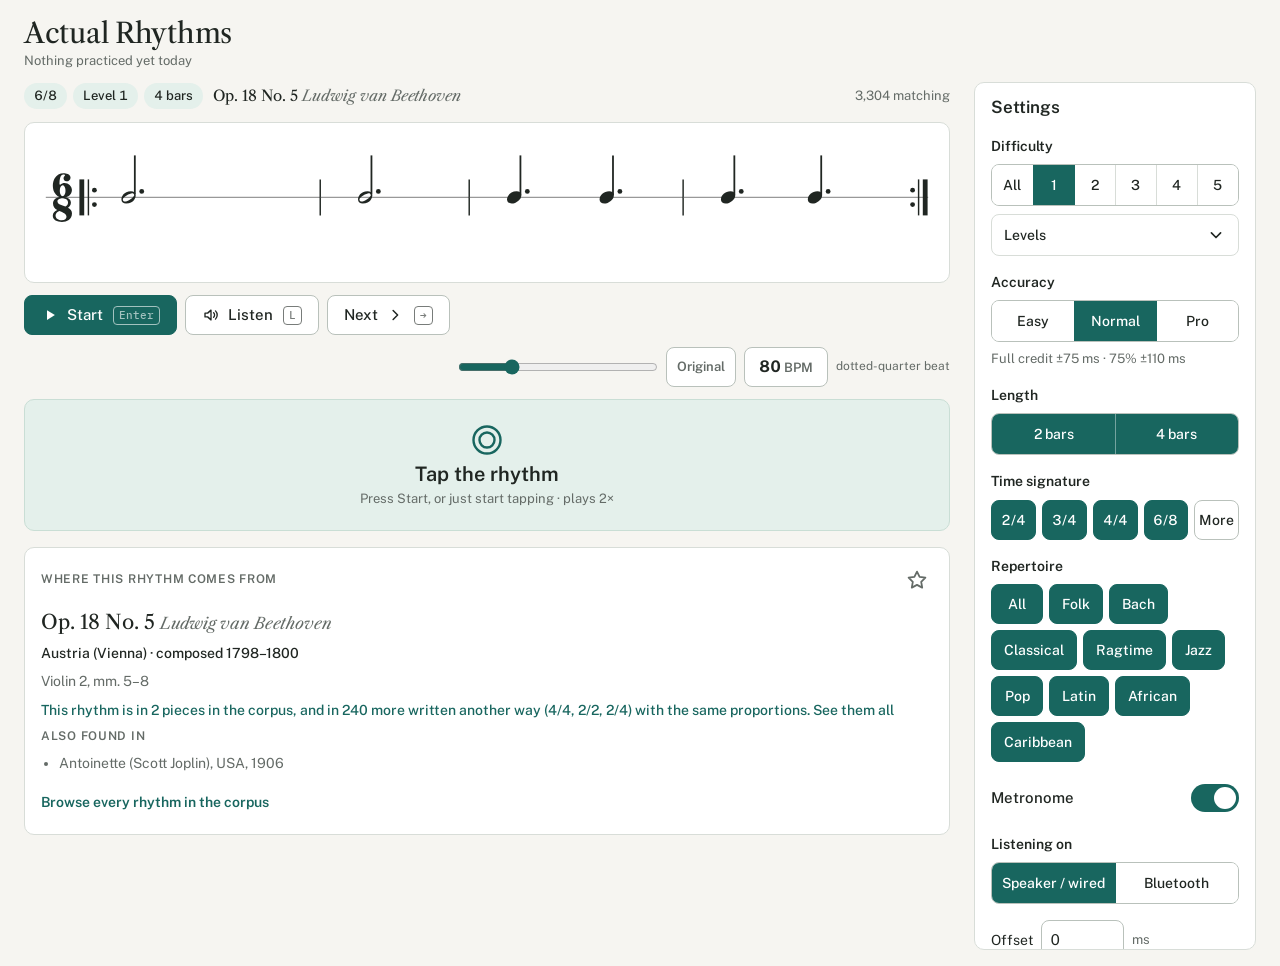
==== index.html @ 5d2f6a6f "WIP: Caribbean rhythms genre (PDMX songs pending, data not rebuilt yet) Co-Authored-By: Claude Opus " ====
<!doctype html>
<html lang="en">
<head>
<meta charset="utf-8">
<meta name="viewport" content="width=device-width, initial-scale=1, viewport-fit=cover">
<title>Free rhythm sight-reading from real music | Actual Rhythms</title>
<meta name="description" content="Free rhythm sight-reading practice built from real music: 100,710 rhythms from 12,409 pieces, Bach to Coltrane. Tap along and see every tap.">
<meta property="og:title" content="Actual Rhythms: rhythm sight-reading from real music">
<meta property="og:description" content="Read and tap rhythms from 12,409 real pieces, Bach to Coltrane. Free, in your browser, no account.">
<link rel="canonical" href="https://actualrhythms.com/">
<meta property="og:type" content="website">
<meta property="og:site_name" content="Actual Rhythms">
<meta property="og:url" content="https://actualrhythms.com/">
<meta property="og:image" content="https://actualrhythms.com/landing/social/home.png">
<meta property="og:image:width" content="1200">
<meta property="og:image:height" content="630">
<meta property="og:image:alt" content="Actual Rhythms: read and tap rhythms from real music. A Scott Joplin excerpt on a one-line staff.">
<meta name="twitter:card" content="summary_large_image">
<meta name="theme-color" content="#F6F5F1">
<link rel="icon" href="/favicon.svg" type="image/svg+xml">
<link rel="icon" href="/icons/favicon-32.png" sizes="32x32" type="image/png">
<link rel="apple-touch-icon" href="/icons/apple-touch-icon.png">
<link rel="manifest" href="/site.webmanifest">
<meta name="apple-mobile-web-app-title" content="Actual Rhythms">
<link rel="preconnect" href="https://fonts.googleapis.com">
<link rel="preconnect" href="https://fonts.gstatic.com" crossorigin>
<link rel="stylesheet" href="https://fonts.googleapis.com/css2?family=Libre+Caslon+Text:ital@0;1&family=Public+Sans:wght@400;500;600;700&family=IBM+Plex+Mono:wght@500&display=swap">
<script>
  // Pick the layout from the viewport's size (never from the device name), before first paint.
  window.computeLayout = function () {
    var w = document.documentElement.clientWidth || window.innerWidth;
    var h = window.innerHeight;
    if (h <= 500 && w > h) return 'phone-landscape';
    if (w < 600) return 'phone';
    if (w >= 1000 && h > 500) return 'wide';
    return 'medium';
  };
  document.documentElement.dataset.layout = window.computeLayout();
  // touch devices (phones, iPads, including iPads with a keyboard or trackpad) get the locked, no-scroll page
  if (navigator.maxTouchPoints > 0 || 'ontouchstart' in window) document.documentElement.dataset.touch = '';
</script>
<link rel="stylesheet" href="styles.css?v=39">
<script type="application/ld+json">
{
 "@context": "https://schema.org",
 "@graph": [
  {
   "@type": "WebSite",
   "@id": "https://actualrhythms.com/#website",
   "name": "Actual Rhythms",
   "url": "https://actualrhythms.com/",
   "inLanguage": "en"
  },
  {
   "@type": "WebApplication",
   "name": "Actual Rhythms",
   "url": "https://actualrhythms.com/",
   "description": "Rhythm sight-reading practice built entirely from real music: read an excerpt, tap it, and see every tap's timing. Every rhythm is credited to its source.",
   "applicationCategory": "EducationalApplication",
   "operatingSystem": "Any (web browser)",
   "browserRequirements": "Requires JavaScript and Web Audio.",
   "isAccessibleForFree": true,
   "offers": {
    "@type": "Offer",
    "price": "0",
    "priceCurrency": "USD"
   },
   "educationalUse": "Rhythm reading and sight-reading practice",
   "audience": {
    "@type": "EducationalAudience",
    "educationalRole": "student"
   },
   "image": "https://actualrhythms.com/landing/social/home.png",
   "inLanguage": "en",
   "isPartOf": {
    "@id": "https://actualrhythms.com/#website"
   }
  }
 ]
}
</script>
</head>
<body>
<svg width="0" height="0" style="position:absolute" aria-hidden="true" focusable="false">
  <defs>
    <symbol id="i-play" viewBox="0 0 24 24"><path d="M8 5.5v13l10.5-6.5z" fill="currentColor"/></symbol>
    <symbol id="i-stop" viewBox="0 0 24 24"><rect x="6.5" y="6.5" width="11" height="11" rx="1.5" fill="currentColor"/></symbol>
    <symbol id="i-speaker" viewBox="0 0 24 24"><path d="M4 9.5h3.5L12 5.5v13l-4.5-4H4z" fill="none" stroke="currentColor" stroke-width="1.8" stroke-linejoin="round"/><path d="M15.5 9a4.2 4.2 0 0 1 0 6M18 6.5a7.8 7.8 0 0 1 0 11" fill="none" stroke="currentColor" stroke-width="1.8" stroke-linecap="round"/></symbol>
    <symbol id="i-next" viewBox="0 0 24 24"><path d="M9.5 6l6 6-6 6" fill="none" stroke="currentColor" stroke-width="2" stroke-linecap="round" stroke-linejoin="round"/></symbol>
    <symbol id="i-minus" viewBox="0 0 24 24"><path d="M6 12h12" stroke="currentColor" stroke-width="2" stroke-linecap="round"/></symbol>
    <symbol id="i-plus" viewBox="0 0 24 24"><path d="M6 12h12M12 6v12" stroke="currentColor" stroke-width="2" stroke-linecap="round"/></symbol>
    <symbol id="i-sliders" viewBox="0 0 24 24"><path d="M4 7h9M17 7h3M4 12h3M11 12h9M4 17h11M19 17h1" stroke="currentColor" stroke-width="1.8" stroke-linecap="round"/><circle cx="15" cy="7" r="2" fill="none" stroke="currentColor" stroke-width="1.8"/><circle cx="9" cy="12" r="2" fill="none" stroke="currentColor" stroke-width="1.8"/><circle cx="17" cy="17" r="2" fill="none" stroke="currentColor" stroke-width="1.8"/></symbol>
    <symbol id="i-star" viewBox="0 0 24 24"><path d="M12 3.6l2.6 5.3 5.8.8-4.2 4.1 1 5.8L12 16.9l-5.2 2.7 1-5.8-4.2-4.1 5.8-.8z" fill="none" stroke="currentColor" stroke-width="1.8" stroke-linejoin="round"/></symbol>
    <symbol id="i-star-fill" viewBox="0 0 24 24"><path d="M12 3.6l2.6 5.3 5.8.8-4.2 4.1 1 5.8L12 16.9l-5.2 2.7 1-5.8-4.2-4.1 5.8-.8z" fill="currentColor" stroke="currentColor" stroke-width="1.8" stroke-linejoin="round"/></symbol>
    <symbol id="i-close" viewBox="0 0 24 24"><path d="M6.5 6.5l11 11M17.5 6.5l-11 11" stroke="currentColor" stroke-width="2" stroke-linecap="round"/></symbol>
    <symbol id="i-tap" viewBox="0 0 24 24"><circle cx="12" cy="12" r="9" fill="none" stroke="currentColor" stroke-width="1.6"/><circle cx="12" cy="12" r="5" fill="none" stroke="currentColor" stroke-width="1.6"/></symbol>
    <symbol id="i-lock" viewBox="0 0 24 24"><rect x="5.5" y="10.5" width="13" height="9.5" rx="2" fill="none" stroke="currentColor" stroke-width="1.8"/><path d="M8.5 10.5V8a3.5 3.5 0 0 1 7 0v2.5" fill="none" stroke="currentColor" stroke-width="1.8"/></symbol>
    <symbol id="i-chevron" viewBox="0 0 24 24"><path d="M6.5 9.5l5.5 5.5 5.5-5.5" fill="none" stroke="currentColor" stroke-width="2" stroke-linecap="round" stroke-linejoin="round"/></symbol>
    <symbol id="i-note" viewBox="0 0 24 24"><path d="M10 17.5V5.5l9-2v12" fill="none" stroke="currentColor" stroke-width="1.8" stroke-linejoin="round"/><ellipse cx="7.5" cy="17.5" rx="2.6" ry="2.1" fill="currentColor"/><ellipse cx="16.5" cy="15.5" rx="2.6" ry="2.1" fill="currentColor"/></symbol>
  </defs>
</svg>

<div class="app">
  <header class="topbar">
    <div class="brand">
      <h1 class="wordmark">Actual Rhythms</h1>
      <p class="today" id="session"></p>
    </div>
    <button class="btn btn-quiet settings-btn" id="btnSettings" type="button" aria-controls="settings" aria-expanded="false" aria-label="Settings">
      <svg class="icon" aria-hidden="true"><use href="#i-sliders"/></svg><span class="settings-label">Settings</span>
    </button>
  </header>

  <div class="workspace">
    <main class="practice" id="practice">
      <section class="stage" aria-label="Practice">
        <div class="score-col">
          <div class="meta">
            <div class="meta-chips" id="metaChips"></div>
            <button class="pool-note" id="poolNote" type="button"></button>
          </div>
          <div class="sheet">
            <div class="score-wrap">
              <div id="score" role="img" aria-label="Rhythm notation"></div>
              <div id="playhead" hidden></div>
              <div id="countin" hidden aria-hidden="true"></div>
            </div>
          </div>
          <div class="controls">
            <div class="transport">
              <button class="btn btn-primary" id="btnPlay" type="button"></button>
              <button class="btn" id="btnListen" type="button"></button>
              <button class="btn" id="btnNext" type="button" title="Left arrow goes back to earlier rhythms"></button>
            </div>
            <div class="tempo" id="tempoGroup" role="group" aria-label="Tempo">
              <input type="range" id="tempoSlider" class="tempo-slider" min="40" max="200" step="2" aria-label="Tempo, beats per minute" aria-describedby="tempoBeat">
              <button type="button" class="tempo-orig" id="btnOrig" aria-pressed="false">Original</button>
              <button type="button" class="tempo-value" id="tempoValue" aria-label="Type an exact tempo"><span id="tempoNum">80</span><span class="tempo-unit"> BPM</span></button>
              <input id="tempo" class="tempo-input" type="number" inputmode="numeric" min="40" max="200" step="2" aria-label="Type a tempo in beats per minute" hidden>
              <span class="tempo-beat" id="tempoBeat"></span>
            </div>
          </div>
        </div>
        <div class="pad" id="pad" role="button" tabindex="0" aria-describedby="padStatus">
          <svg class="pad-icon" aria-hidden="true"><use href="#i-tap"/></svg>
          <span class="pad-label"><span class="long">Tap the rhythm</span><span class="short">Tap</span></span>
          <span class="pad-status" id="padStatus"></span>
        </div>
      </section>

      <section class="outcome" id="outcome" aria-live="polite"></section>
    </main>

    <div class="scrim" id="scrim" hidden></div>

    <aside class="settings" id="settings" aria-labelledby="settingsTitle">
      <div class="sheet-handle" aria-hidden="true"></div>
      <div class="settings-head">
        <h2 id="settingsTitle">Settings</h2>
        <button class="btn btn-icon btn-quiet" id="btnCloseSettings" type="button" aria-label="Close settings"><svg class="icon" aria-hidden="true"><use href="#i-close"/></svg></button>
      </div>
      <div class="settings-body">
        <fieldset>
          <legend>Difficulty</legend>
          <div class="seg" id="levels"></div>
          <details class="disclosure">
            <summary>Levels<svg class="icon chev" aria-hidden="true"><use href="#i-chevron"/></svg></summary>
            <dl class="level-help" id="levelHelp"></dl>
          </details>
        </fieldset>
        <fieldset>
          <legend>Accuracy</legend>
          <div class="seg" id="accuracy"></div>
          <p class="help" id="accuracyHelp"></p>
        </fieldset>
        <fieldset>
          <legend>Length</legend>
          <div class="seg" id="lengths"></div>
        </fieldset>
        <fieldset>
          <legend>Time signature</legend>
          <div class="pills" id="meters"></div>
          <div class="pills" id="metersMore" hidden></div>
        </fieldset>
        <fieldset>
          <legend>Repertoire</legend>
          <div class="pills" id="genres"></div>
        </fieldset>
        <div class="switch-row">
          <span id="metroLabel">Metronome</span>
          <button class="switch" id="metro" type="button" role="switch" aria-labelledby="metroLabel"></button>
        </div>
        <fieldset>
          <legend>Listening on</legend>
          <div class="seg" id="outputs"></div>
          <p class="help" id="outputAuto" aria-live="polite"></p>
          <div class="calib">
            <div class="calib-row">
              <label for="latency">Offset</label>
              <input id="latency" type="number" step="5" min="-300" max="500" inputmode="numeric"> <span class="help">ms</span>
              <button class="btn" id="btnCalib" type="button">Calibrate</button>
            </div>
            <span id="latencyFor" hidden></span>
            <button class="calib-pad" id="calibPad" type="button" hidden>Tap with the clicks</button>
            <p class="calib-msg" id="calibMsg" aria-live="polite"></p>
            <p class="calib-warn" id="calibWarn"></p>
          </div>
        </fieldset>
        <details class="disclosure" id="advanced">
          <summary>More<svg class="icon chev" aria-hidden="true"><use href="#i-chevron"/></svg></summary>
          <div class="advanced-body">
            <div class="switch-row">
              <span id="hideLabel">Hide source until played</span>
              <button class="switch" id="hideSource" type="button" role="switch" aria-labelledby="hideLabel"></button>
            </div>
            <div class="switch-row">
              <span id="tapSoundLabel">Tap click</span>
              <button class="switch" id="tapSoundSw" type="button" role="switch" aria-labelledby="tapSoundLabel"></button>
            </div>
            <div class="switch-row">
              <span id="lowLatencyLabel">Low-latency audio</span>
              <button class="switch" id="lowLatencySw" type="button" role="switch" aria-labelledby="lowLatencyLabel" aria-describedby="lowLatencyHelp"></button>
            </div>
            <p class="help" id="lowLatencyHelp">Faster clicks; uses a little battery.</p>
            <div class="switch-row" id="silentRow">
              <span id="silentLabel">Play in Silent mode</span>
              <button class="switch" id="silentSw" type="button" role="switch" aria-labelledby="silentLabel" aria-describedby="silentHelp"></button>
            </div>
            <p class="help" id="silentHelp">If taps sound late, try it off.</p>
            <div class="help-block">
              <h3>Sound check</h3>
              <p class="help" id="soundStatus"></p>
              <button class="btn" id="btnTestSound" type="button">Play test sound</button>
            </div>
            <div class="help-block keys-help">
              <h3>Keys</h3>
              <p class="help"><kbd>Space</kbd> <kbd>F</kbd> <kbd>J</kbd> tap · <kbd>Enter</kbd> start/stop · <kbd>L</kbd> listen · <kbd>←</kbd> <kbd>→</kbd> previous/next · <kbd>Esc</kbd> stop</p>
            </div>
            <div class="help-block">
              <h3>About</h3>
              <p class="help"><a href="/why/">Why real music</a> · <a href="/compare/">How it compares</a> · <a href="/teachers/">For teachers</a> · <a href="/jazz/">Jazz</a> · <a href="/same-rhythm/">Same rhythm</a> · <a href="/numbers/">In numbers</a></p>
            </div>
            <div class="help-block credits-help">
              <h3>Credits</h3>
              <p class="help">Rhythms: music21 corpus; Joplin rags ed. Craig Stuart Sapp (<a href="https://github.com/craigsapp/joplin" target="_blank" rel="noopener">CC BY-NC-SA 4.0</a>); OpenEWLD; Weimar Jazz Database (MIT); Michael Van Bebber's jazz and song transcriptions and Charlie Parker from <a href="https://qpress.ca/product/60-melodies-solos-charlie-parker-omnibook" target="_blank" rel="noopener"><em>Charlie Parker 60 Melodies and Solos</em></a> (used with permission, all rights reserved). African rhythms: <a href="https://doi.org/10.17605/OSF.IO/M652X" target="_blank" rel="noopener">IEMP Malian Jembe</a> (Polak, Tarsitani &amp; Clayton), Djembe Gorilla, Raymond's Transcriptions (Djembe-L, compiled by Bob Miller), Djembe N E T and PDMX (all used with permission); timelines after Godfried Toussaint. Latin rhythms: <a href="https://doi.org/10.17605/OSF.IO/WFX7K" target="_blank" rel="noopener">IEMP Uruguayan Candombe</a> (Jure, Rocamora, Tarsitani &amp; Clayton), <a href="https://doi.org/10.17605/OSF.IO/SFXA2" target="_blank" rel="noopener">IEMP Cuban Son &amp; Salsa</a> (Poole, Tarsitani &amp; Clayton) and PDMX (used with permission). Drum grooves: <a href="https://magenta.tensorflow.org/datasets/groove" target="_blank" rel="noopener">Groove MIDI Dataset</a> (Gillick, Roberts, Engel, Eck &amp; Bamman; CC BY 4.0). Other data: CC BY-NC-SA 4.0. Piano: Salamander Grand V3 (CC BY 3.0). Bass and guitar: FluidR3 GM by Frank Wen (CC BY 3.0). Drums: Salamander Drumkit (CC BY-SA 3.0). Notation: VexFlow.</p>
            </div>
          </div>
        </details>
        <button class="pool" id="pool" type="button"></button>
      </div>
    </aside>
  </div>

</div>

<div class="corpus" id="corpus" role="dialog" aria-modal="true" aria-labelledby="corpusTitle" hidden>
  <div class="corpus-panel">
    <div class="corpus-head">
      <h2 id="corpusTitle">The corpus</h2>
      <button class="btn btn-icon btn-quiet" id="corpusClose" type="button" aria-label="Close the corpus"><svg class="icon" aria-hidden="true"><use href="#i-close"/></svg></button>
    </div>
    <div class="corpus-tools">
      <input type="search" id="corpusSearch" placeholder="Search title, composer, country, year" aria-label="Search the corpus" autocomplete="off">
      <select id="corpusSort" aria-label="Sort">
        <option value="common">Most common first</option>
        <option value="easy">Easiest first</option>
        <option value="hard">Hardest first</option>
        <option value="title">Title A–Z</option>
      </select>
      <button class="fav-toggle" id="corpusFav" type="button" aria-pressed="false"><svg class="icon" aria-hidden="true"><use href="#i-star"/></svg>Favorites</button>
      <div class="switch-row corpus-only">
        <span id="corpusOnlyLabel">Only rhythms matching my settings</span>
        <button class="switch" id="corpusOnly" type="button" role="switch" aria-checked="false" aria-labelledby="corpusOnlyLabel"></button>
      </div>
    </div>
    <div class="corpus-family" id="corpusFamilyBar" hidden>
      <p id="corpusFamilyText"></p>
      <button type="button" class="link-btn" id="corpusWhole">Show the whole corpus</button>
    </div>
    <p class="corpus-count" id="corpusCount" aria-live="polite"></p>
    <div class="corpus-scroll" id="corpusScroll"><div class="corpus-spacer" id="corpusSpacer"></div></div>
  </div>
</div>

<script src="vendor/vexflow.js"></script>
<script src="data/rhythms.js?v=3d92e29f4b"></script>
<script src="app.js?v=56"></script>
</body>
</html>
---- styles.css ----
/* Actual Rhythms — practice tool UI.
   Layouts are chosen from viewport size (see computeLayout in index.html) and set as
   <html data-layout="phone | phone-landscape | medium | wide">. */

:root {
  --page: #F6F5F1;
  --surface: #FFFFFF;
  --ink: #202622;
  --muted: #646B67;
  --teal: #18665F;
  --teal-hover: #145750;
  --teal-press: #11483F;
  --teal-pale: #E4F0EB;
  --teal-pale-press: #CFE4DB;
  --border: #D8DDD8;
  --border-strong: #B9C1BB;
  --focus: #18665F;
  /* timing grades (on white) */
  --perfect: #1E7A4C;
  --good: #2563A8;
  --off: #B5600B;
  --miss: #B42318;
  --star: #B7791F;
  --star-pale: #FBF1DE;

  --s1: 4px; --s2: 8px; --s3: 12px; --s4: 16px; --s5: 24px;
  --radius: 10px;
  --radius-sm: 8px;
  --control-h: 40px;
  --font-serif: "Libre Caslon Text", "Iowan Old Style", Georgia, "Times New Roman", serif;
  --font-sans: "Public Sans", system-ui, -apple-system, "Segoe UI", Roboto, sans-serif;
  --font-mono: "IBM Plex Mono", ui-monospace, Menlo, Consolas, monospace;
  --gutter: 16px;
  color-scheme: light;
}
@media (pointer: coarse) { :root { --control-h: 44px; } }

* { box-sizing: border-box; }
[hidden] { display: none !important; }
html { -webkit-text-size-adjust: 100%; text-size-adjust: 100%; }
body {
  margin: 0;
  background: var(--page);
  color: var(--ink);
  font: 400 15px/1.45 var(--font-sans);
}
button, input { font: inherit; color: inherit; }
button { cursor: pointer; }
:focus-visible { outline: 2px solid var(--focus); outline-offset: 2px; }
.icon { width: 20px; height: 20px; flex: none; }
h1, h2, h3 { margin: 0; font-weight: 600; }

/* kbd hints only where there is a keyboard-and-mouse style pointer */
kbd {
  font: 500 11px/1 var(--font-mono);
  padding: 3px 5px;
  border: 1px solid currentColor;
  border-radius: 4px;
  opacity: 0.6;
}
.btn kbd { margin-left: 2px; }
@media (hover: none), (pointer: coarse) { .btn kbd { display: none; } }

/* ---------- shell ---------- */
.app {
  max-width: 1360px;
  margin: 0 auto;
  padding-top: max(var(--s3), env(safe-area-inset-top, 0px));
  padding-bottom: max(var(--s4), env(safe-area-inset-bottom, 0px));
  padding-left: max(var(--gutter), env(safe-area-inset-left, 0px));
  padding-right: max(var(--gutter), env(safe-area-inset-right, 0px));
  display: flex;
  flex-direction: column;
  gap: var(--s3);
}
.topbar { display: flex; align-items: center; justify-content: space-between; gap: var(--s3); min-height: 44px; }
.brand { min-width: 0; display: flex; flex-direction: column; }
.wordmark { font: 400 22px/1.15 var(--font-serif); letter-spacing: -0.01em; }
.today { margin: 2px 0 0; color: var(--muted); font-size: 13px; }

.workspace { display: grid; grid-template-columns: minmax(0, 1fr); gap: var(--s5); align-items: start; }
.practice { display: flex; flex-direction: column; gap: var(--s4); min-width: 0; }
.stage { display: flex; flex-direction: column; gap: var(--s3); min-width: 0; }
.score-col { display: flex; flex-direction: column; gap: var(--s3); min-width: 0; }

/* ---------- buttons ---------- */
.btn {
  display: inline-flex; align-items: center; justify-content: center; gap: var(--s2);
  min-height: var(--control-h); min-width: var(--control-h);
  padding: 0 var(--s4);
  border: 1px solid var(--border-strong);
  border-radius: var(--radius-sm);
  background: var(--surface);
  font-weight: 500; font-size: 15px;
  white-space: nowrap;
  -webkit-tap-highlight-color: transparent;
}
.btn:hover { border-color: var(--muted); }
.btn:active { background: var(--page); }
.btn:disabled { opacity: 0.45; cursor: default; }
.btn-primary { background: var(--teal); border-color: var(--teal); color: #fff; }
.btn-primary:hover { background: var(--teal-hover); border-color: var(--teal-hover); }
.btn-primary:active { background: var(--teal-press); }
.btn-quiet { border-color: transparent; background: transparent; }
.btn-quiet:hover { background: var(--teal-pale); border-color: transparent; }
.btn-icon { padding: 0; width: var(--control-h); }
.btn .icon { width: 18px; height: 18px; }
.settings-btn { padding: 0 var(--s3); }

/* ---------- metadata ---------- */
.meta { display: flex; align-items: center; justify-content: space-between; gap: var(--s2); min-height: 28px; }
.meta-chips { display: flex; flex-wrap: wrap; gap: 6px; min-width: 0; }
.chip {
  display: inline-flex; align-items: center; height: 26px; padding: 0 10px;
  border-radius: 99px; background: var(--teal-pale); color: var(--ink);
  font-size: 13px; font-weight: 500; white-space: nowrap; font-variant-numeric: tabular-nums;
}
.pool-note {
  border: 0; background: none; padding: 4px 0; color: var(--muted); font-size: 13px;
  white-space: nowrap; overflow: hidden; text-overflow: ellipsis; min-width: 0; text-align: right;
}
.pool-note:hover { color: var(--ink); text-decoration: underline; }

/* ---------- notation ---------- */
.sheet {
  background: var(--surface);
  border: 1px solid var(--border);
  border-radius: var(--radius);
  padding: var(--s2) var(--s3);
  min-width: 0;
}
.score-wrap { position: relative; min-height: 112px; overflow-x: auto; overscroll-behavior-x: contain; }
#score svg { display: block; }
#playhead { position: absolute; width: 2px; background: var(--teal); border-radius: 2px; pointer-events: none; }
#countin {
  position: absolute; inset: 0; display: grid; place-items: center; pointer-events: none;
  font: 700 clamp(72px, 15vh, 128px)/1 var(--font-sans); color: var(--teal); font-variant-numeric: tabular-nums;
  text-shadow: 0 0 12px var(--surface), 0 0 4px var(--surface);
}
.empty { padding: var(--s5) var(--s3); text-align: center; color: var(--muted); display: grid; gap: var(--s3); justify-items: center; }

/* ---------- transport + tempo ---------- */
.controls { display: flex; align-items: center; gap: var(--s3); flex-wrap: wrap; }
.transport { display: flex; gap: var(--s2); flex-wrap: wrap; }
.tempo { display: flex; align-items: center; gap: var(--s2); }
.tempo-slider { width: 200px; height: var(--control-h); margin: 0; accent-color: var(--teal); cursor: pointer; touch-action: pan-x; }
.tempo-value {
  min-height: var(--control-h); min-width: 84px; padding: 0 var(--s3);
  border: 1px solid var(--border-strong); border-radius: var(--radius-sm); background: var(--surface);
  font-weight: 700; font-size: 16px; font-variant-numeric: tabular-nums; white-space: nowrap;
}
.tempo-value:hover { border-color: var(--teal); }
.tempo-unit { font-weight: 600; font-size: 13px; color: var(--muted); }
.tempo-input {
  width: 84px; min-height: var(--control-h); padding: 0;
  border: 2px solid var(--teal); border-radius: var(--radius-sm); background: var(--surface);
  text-align: center; font-size: 17px; font-weight: 700; font-variant-numeric: tabular-nums; -moz-appearance: textfield; appearance: textfield;
}
.tempo-input::-webkit-outer-spin-button, .tempo-input::-webkit-inner-spin-button { -webkit-appearance: none; margin: 0; }
.tempo-beat { color: var(--muted); font-size: 12px; }
/* Original: play at the excerpt's own tempo when the source gives one */
.tempo-orig {
  height: var(--control-h); padding: 0 10px; border: 1px solid var(--border-strong); border-radius: var(--radius-sm);
  background: var(--surface); color: var(--ink); font: inherit; font-weight: 600; font-size: 13px; cursor: pointer; white-space: nowrap;
}
.tempo-orig:hover { border-color: var(--teal); }
.tempo-orig[aria-pressed="true"] { background: var(--teal); border-color: var(--teal); color: #fff; }
/* on, but this excerpt has no known tempo: the slider's tempo is used */
.tempo-orig[aria-pressed="true"].na { background: var(--teal-pale); border-color: var(--teal); border-style: dashed; color: var(--teal); }
.tempo-orig.na:not([aria-pressed="true"]) { color: var(--muted); }
.orig-on .tempo-value { border-color: var(--teal); color: var(--teal); }
.tempo-beat:empty { display: none; }

/* ---------- tap pad ---------- */
.pad {
  position: relative;
  display: flex; flex-direction: column; align-items: center; justify-content: center; gap: var(--s1);
  min-height: 112px; padding: var(--s3);
  border: 1px solid #C9DED5; border-radius: var(--radius);
  background: var(--teal-pale); color: var(--ink);
  text-align: center;
  cursor: pointer;
  touch-action: none;           /* no scrolling or zooming gestures start on the pad */
  user-select: none; -webkit-user-select: none; -webkit-touch-callout: none;
  -webkit-tap-highlight-color: transparent;
}
.pad.flash { background: var(--teal-pale-press); }
.pad-icon { width: 36px; height: 36px; color: var(--teal); }
.pad-label { font-size: 20px; font-weight: 600; line-height: 1.2; }
.pad-label .short { display: none; }
.pad-status { min-height: 1.4em; font-size: 13px; color: var(--muted); }
.pad[data-state="playing"] .pad-status, .pad[data-state="countin"] .pad-status { color: var(--teal); font-weight: 600; }

/* ---------- outcome: results + source ---------- */
.outcome { display: flex; flex-direction: column; gap: var(--s3); min-width: 0; }
.outcome:empty { display: none; }
.card { background: var(--surface); border: 1px solid var(--border); border-radius: var(--radius); padding: var(--s4); min-width: 0; }
.result { display: grid; gap: var(--s3); }
.result-top { display: flex; flex-wrap: wrap; align-items: center; gap: var(--s2) var(--s5); }
.bigscore { font: 400 40px/1 var(--font-serif); font-variant-numeric: tabular-nums; }
.bigscore small { font-size: 18px; color: var(--muted); margin-left: 2px; }
.verdict { margin: 0; color: var(--muted); max-width: 52ch; }
.counts { display: flex; flex-wrap: wrap; gap: 6px; }
.count {
  display: inline-flex; align-items: center; gap: 6px; height: 26px; padding: 0 10px;
  border: 1px solid var(--border); border-radius: 99px; font-size: 13px; font-variant-numeric: tabular-nums;
}
.count::before { content: ""; width: 8px; height: 8px; border-radius: 50%; background: var(--c); }
.legend { margin: 0; font-size: 12px; color: var(--muted); }
.source { display: grid; gap: var(--s2); }
.eyebrow { font-size: 12px; font-weight: 600; letter-spacing: 0.06em; text-transform: uppercase; color: var(--muted); }
.source h3 { font: 400 20px/1.25 var(--font-serif); text-wrap: balance; }
.source h3 em { color: var(--muted); font-size: 16px; }
.source p { margin: 0; color: var(--muted); font-size: 14px; }
.source ul { margin: 0; padding-left: 18px; color: var(--muted); font-size: 14px; }
.source .link-btn {
  justify-self: start; margin-top: var(--s1); padding: 6px 0; border: 0; background: none;
  color: var(--teal); font: inherit; font-size: 14px; font-weight: 600; cursor: pointer;
  text-decoration: underline; text-decoration-color: transparent; text-underline-offset: 3px;
}
.source .link-btn.inline { justify-self: stretch; margin: 0; padding: 0; text-align: left; font-weight: 500; }
.source .link-btn:hover { text-decoration-color: currentColor; }
.source .actions { display: flex; flex-wrap: wrap; gap: var(--s2); margin-top: var(--s1); }
.locked { background: var(--surface); border: 1px solid var(--border); border-radius: var(--radius); }
.locked > summary {
  list-style: none; display: flex; align-items: center; gap: var(--s3);
  min-height: 48px; padding: 0 var(--s4); cursor: pointer; color: var(--ink); font-weight: 500;
}
.locked > summary::-webkit-details-marker { display: none; }
.locked > summary .grow { flex: 1; }
.locked[open] > summary .chev { transform: rotate(180deg); }
.locked .source { padding: 0 var(--s4) var(--s4); }

/* ---------- settings (one component; sidebar, slide-over, sheet or dialog) ---------- */
.settings {
  background: var(--surface);
  border: 1px solid var(--border);
  border-radius: var(--radius);
  display: flex; flex-direction: column;
  min-width: 0;
}
.settings-head { display: flex; align-items: center; justify-content: space-between; gap: var(--s2); padding: var(--s3) var(--s3) var(--s2) var(--s4); }
.settings-head h2 { font-size: 17px; }
.settings-body {
  display: flex; flex-direction: column; gap: var(--s4);
  padding: var(--s2) var(--s4) var(--s4);
  overflow-y: auto; overscroll-behavior: contain;
}
.sheet-handle { display: none; }
fieldset { border: 0; margin: 0; padding: 0; min-width: 0; display: grid; gap: var(--s2); }
legend { padding: 0; margin-bottom: var(--s2); font-size: 14px; font-weight: 600; }
.seg { display: flex; border: 1px solid var(--border-strong); border-radius: var(--radius-sm); overflow: hidden; }
.seg button {
  flex: 1 1 0; min-width: 0; min-height: var(--control-h);
  border: 0; border-left: 1px solid var(--border); background: var(--surface);
  font-size: 14px; font-weight: 500;
}
.seg button:first-child { border-left: 0; }
.pills { display: flex; flex-wrap: wrap; gap: 6px; }
.pills button {
  min-height: var(--control-h); min-width: 52px; padding: 0 var(--s3);
  border: 1px solid var(--border-strong); border-radius: var(--radius-sm); background: var(--surface);
  font-size: 14px; font-weight: 500; font-variant-numeric: tabular-nums;
}
.seg button[aria-pressed="true"], .pills button[aria-pressed="true"] { background: var(--teal); color: #fff; border-color: var(--teal); }
.seg button[aria-pressed="true"] + button { border-left-color: var(--teal); }
.pills button.more { display: inline-flex; align-items: center; gap: 4px; }
.pills button.more .icon { width: 16px; height: 16px; }
.pills button.more[aria-expanded="true"] .icon { transform: rotate(180deg); }
.badge { font-size: 12px; font-weight: 600; color: var(--teal); }
.switch-row { display: flex; align-items: center; justify-content: space-between; gap: var(--s3); min-height: var(--control-h); font-weight: 500; }
.switch {
  position: relative; flex: none; width: 48px; height: 28px; padding: 0;
  border: 0; border-radius: 99px; background: var(--border-strong);
}
.switch::after {
  content: ""; position: absolute; top: 3px; left: 3px; width: 22px; height: 22px;
  border-radius: 50%; background: #fff; transition: transform 0.15s;
}
.switch[aria-checked="true"] { background: var(--teal); }
.switch[aria-checked="true"]::after { transform: translateX(20px); }
@media (pointer: coarse) { .switch { margin: 8px 0; } }
.disclosure { border: 1px solid var(--border); border-radius: var(--radius-sm); }
.disclosure > summary {
  list-style: none; display: flex; align-items: center; justify-content: space-between; gap: var(--s2);
  min-height: var(--control-h); padding: 0 var(--s3); cursor: pointer; font-weight: 500; font-size: 14px;
}
.disclosure > summary::-webkit-details-marker { display: none; }
.disclosure[open] > summary .chev { transform: rotate(180deg); }
.level-help { margin: 0; padding: 0 var(--s3) var(--s3); display: grid; grid-template-columns: auto 1fr; gap: 6px var(--s3); font-size: 13px; }
.level-help dt { font-weight: 600; }
.level-help dd { margin: 0; color: var(--muted); }
.advanced-body { display: grid; gap: var(--s4); padding: var(--s2) var(--s3) var(--s3); }
.advanced-body h3 { font-size: 14px; margin-bottom: var(--s1); }
.help { margin: 0; font-size: 13px; color: var(--muted); }
.calib { display: grid; gap: var(--s2); }
.calib-row { display: flex; align-items: center; gap: var(--s2); flex-wrap: wrap; }
.calib-row label { font-size: 14px; }
.calib-row input {
  width: 5.5em; min-height: var(--control-h); padding: 0 var(--s2);
  border: 1px solid var(--border-strong); border-radius: var(--radius-sm); background: var(--surface); font-variant-numeric: tabular-nums;
}
.calib-pad {
  min-height: 88px; border: 1px solid #C9DED5; border-radius: var(--radius); background: var(--teal-pale);
  font-weight: 600; font-size: 16px; touch-action: none; user-select: none; -webkit-user-select: none;
}
.calib-pad.flash { background: var(--teal-pale-press); }
.calib-msg { margin: 0; font-size: 13px; color: var(--teal); min-height: 1em; }
.calib-msg:empty { display: none; }
.keys-help kbd { opacity: 0.8; }
@media (hover: none), (pointer: coarse) { .keys-help { display: none; } }
.pool {
  margin: 0; padding: var(--s3) 0 0; border: 0; border-top: 1px solid var(--border); background: none;
  font-size: 13px; color: var(--muted); text-align: left; cursor: pointer; line-height: 1.45;
}
.pool:hover { color: var(--ink); }
.pool .browse { display: block; margin-top: 4px; color: var(--teal); font-weight: 600; }
.scrim { position: fixed; inset: 0; background: rgba(32, 38, 34, 0.32); z-index: 40; }


/* overlay presentations (everything except the wide layout) */
html:not([data-layout="wide"]) .settings {
  position: fixed; z-index: 50;
  visibility: hidden;
  transition: transform 0.22s ease, visibility 0s linear 0.22s;
}
html:not([data-layout="wide"]) .settings.open { visibility: visible; transform: none; transition: transform 0.22s ease; }

/* ---------- PHONE PORTRAIT ---------- */
html[data-layout="phone"] { --gutter: 12px; }
html[data-layout="phone"] .wordmark { font-size: 20px; }
html[data-layout="phone"] .settings-label { display: none; }
html[data-layout="phone"] .settings-btn { width: 44px; padding: 0; }
html[data-layout="phone"] .sheet { padding: var(--s2); }
html[data-layout="phone"] .controls { flex-direction: column; align-items: stretch; gap: var(--s2); }
html[data-layout="phone"] .tempo { order: -1; justify-content: center; }
html[data-layout="phone"] .transport { flex-wrap: nowrap; }
html[data-layout="phone"] .transport .btn { flex: 1 1 0; min-width: 0; padding: 0 var(--s2); }
html[data-layout="phone"] .transport .btn-primary { flex-grow: 1.3; }
html[data-layout="phone"] .pad { min-height: 120px; }
html[data-layout="phone"] .settings {
  left: 0; right: 0; bottom: 0; top: auto;
  max-height: 88vh; max-height: 88dvh;
  border-radius: 16px 16px 0 0; border-bottom: 0;
  padding-bottom: env(safe-area-inset-bottom, 0px);
  padding-left: env(safe-area-inset-left, 0px); padding-right: env(safe-area-inset-right, 0px);
  transform: translateY(100%);
}
html[data-layout="phone"] .sheet-handle { display: block; width: 36px; height: 4px; border-radius: 2px; background: var(--border-strong); margin: 8px auto 0; }

/* ---------- PHONE LANDSCAPE (short viewport; wins over width) ---------- */
html[data-layout="phone-landscape"] .app { padding-top: max(var(--s2), env(safe-area-inset-top, 0px)); gap: var(--s2); }
html[data-layout="phone-landscape"] .topbar { min-height: 40px; }
html[data-layout="phone-landscape"] .wordmark { font-size: 19px; }
html[data-layout="phone-landscape"] .today { display: none; }
html[data-layout="phone-landscape"] .settings-label { display: none; }
html[data-layout="phone-landscape"] .settings-btn { width: 44px; padding: 0; }
html[data-layout="phone-landscape"] .stage {
  display: grid; grid-template-columns: minmax(0, 7fr) minmax(0, 3fr); gap: var(--s3); align-items: stretch;
  min-height: calc(100vh - 72px - env(safe-area-inset-top, 0px) - env(safe-area-inset-bottom, 0px));
}
@supports (height: 100dvh) {
  html[data-layout="phone-landscape"] .stage { min-height: calc(100dvh - 72px - env(safe-area-inset-top, 0px) - env(safe-area-inset-bottom, 0px)); }
}
html[data-layout="phone-landscape"] .score-col { gap: var(--s2); }
html[data-layout="phone-landscape"] .sheet { padding: 4px var(--s2); }
html[data-layout="phone-landscape"] .controls { gap: var(--s2); flex-wrap: nowrap; }
html[data-layout="phone-landscape"] .transport { flex-wrap: nowrap; }
html[data-layout="phone-landscape"] .transport .btn { padding: 0 var(--s3); }
html[data-layout="phone-landscape"] .tempo { margin-left: auto; padding-left: var(--s3); border-left: 1px solid var(--border); }
html[data-layout="phone-landscape"] .tempo-beat { display: none; }
html[data-layout="phone-landscape"] .pad {
  background: var(--teal); border-color: var(--teal); color: #fff; min-height: 160px;
}
html[data-layout="phone-landscape"] .pad.flash { background: var(--teal-press); }
html[data-layout="phone-landscape"] .pad-icon { color: #fff; width: 48px; height: 48px; }
html[data-layout="phone-landscape"] .pad-label { font-size: 26px; }
html[data-layout="phone-landscape"] .pad-label .long { display: none; }
html[data-layout="phone-landscape"] .pad-label .short { display: inline; }
html[data-layout="phone-landscape"] .pad-status, html[data-layout="phone-landscape"] .pad[data-state] .pad-status { color: #E4F0EB; font-weight: 500; }
html[data-layout="phone-landscape"] .settings {
  inset: 0; border-radius: 0; border: 0;
  padding: env(safe-area-inset-top, 0px) env(safe-area-inset-right, 0px) env(safe-area-inset-bottom, 0px) env(safe-area-inset-left, 0px);
  transform: translateY(16px);
}
html[data-layout="phone-landscape"] .settings-body { max-width: 720px; width: 100%; margin: 0 auto; }
html[data-layout="phone-landscape"] .settings-head { max-width: 720px; width: 100%; margin: 0 auto; }

/* ---------- MEDIUM (iPad portrait, Split View, small laptops) ---------- */
html[data-layout="medium"] { --gutter: 24px; }
html[data-layout="medium"] .app { padding-top: max(var(--s4), env(safe-area-inset-top, 0px)); gap: var(--s4); }
html[data-layout="medium"] .wordmark { font-size: 28px; }
html[data-layout="medium"] .sheet { padding: var(--s3) var(--s4); }
html[data-layout="medium"] .pad { min-height: 132px; }
html[data-layout="medium"] .tempo { margin-left: auto; }
html[data-layout="medium"] .settings {
  top: 0; right: 0; bottom: 0; left: auto;
  width: min(380px, 92vw);
  border-radius: var(--radius) 0 0 var(--radius); border-right: 0;
  padding-top: env(safe-area-inset-top, 0px); padding-bottom: env(safe-area-inset-bottom, 0px); padding-right: env(safe-area-inset-right, 0px);
  transform: translateX(100%);
}
@media (max-width: 760px) {
  html[data-layout="medium"] .controls { flex-wrap: wrap; }
}

/* ---------- WIDE (iPad landscape, laptop, desktop) ---------- */
html[data-layout="wide"] { --gutter: 24px; }
html[data-layout="wide"] .app { padding-top: max(var(--s4), env(safe-area-inset-top, 0px)); }
html[data-layout="wide"] .wordmark { font-size: 28px; }
html[data-layout="wide"] .settings-btn { display: none; }
html[data-layout="wide"] .workspace { grid-template-columns: minmax(0, 1fr) clamp(260px, 22vw, 300px); }
html[data-layout="wide"] .settings {
  position: sticky; top: var(--s4);
  max-height: calc(100vh - 32px);
}
@supports (height: 100dvh) { html[data-layout="wide"] .settings { max-height: calc(100dvh - 32px); } }
html[data-layout="wide"] #btnCloseSettings { display: none; }
html[data-layout="wide"] .sheet { padding: var(--s3) var(--s4); }
html[data-layout="wide"] .pad { min-height: 132px; }
html[data-layout="wide"] .tempo { margin-left: auto; }

@media (prefers-reduced-motion: reduce) {
  html:not([data-layout="wide"]) .settings, html:not([data-layout="wide"]) .settings.open { transition: none; }
  .switch::after { transition: none; }
}

/* sidebar: the four common meters and "More" share one row */
html[data-layout="wide"] #meters, html[data-layout="wide"] #metersMore { display: grid; grid-template-columns: repeat(5, minmax(0, 1fr)); gap: 6px; }
html[data-layout="wide"] #meters button, html[data-layout="wide"] #metersMore button { min-width: 0; padding: 0 4px; }
html[data-layout="wide"] .pills button.more .icon { width: 14px; height: 14px; }
.seg button[aria-pressed="true"] + button[aria-pressed="true"] { border-left-color: rgba(255, 255, 255, 0.4); }
html[data-layout="wide"] .pills button.more .icon { display: none; }

/* touch devices (iPhone, iPad): bigger settings icon */
html[data-touch] .settings-btn { height: 52px; margin: -4px 0; font-size: 17px; gap: 8px; }
html[data-touch] .settings-btn .icon { width: 36px; height: 36px; }
html[data-touch][data-layout="phone"] .settings-btn { width: 56px; height: 56px; margin: -4px -8px -4px 0; }
html[data-touch][data-layout="phone"] .settings-btn .icon { width: 40px; height: 40px; }
html[data-touch][data-layout="phone-landscape"] .settings-btn { width: 48px; height: 44px; margin-right: -6px; }
html[data-touch][data-layout="phone-landscape"] .settings-btn .icon { width: 34px; height: 34px; }

/* ---------- touch devices: the page is pinned to the screen; only inner panels scroll ---------- */
html[data-touch], html[data-touch] body { height: 100%; overflow: hidden; overscroll-behavior: none; }
html[data-touch] body { position: fixed; inset: 0; width: 100%; } /* stops iOS rubber-band scrolling of the page */
html[data-touch] .app { height: 100%; overflow: hidden; padding-bottom: max(var(--s2), env(safe-area-inset-bottom, 0px)); }
html[data-touch] .workspace { flex: 1 1 auto; min-height: 0; grid-template-rows: minmax(0, 1fr); }
html[data-touch] .practice { height: 100%; min-height: 0; }
html[data-touch] .stage { flex: none; }
html[data-touch] .outcome { flex: 1 1 auto; min-height: 0; overflow-y: auto; overscroll-behavior: contain; -webkit-overflow-scrolling: touch; border-radius: var(--radius); }
html[data-touch] .sheet { max-height: 46vh; overflow-y: auto; overscroll-behavior: contain; }
@supports (height: 100dvh) { html[data-touch] .sheet { max-height: 46dvh; } }

/* phone portrait: tighter rhythm so the source/results panel keeps real room */
html[data-touch][data-layout="phone"] .app { gap: var(--s2); padding-top: max(var(--s2), env(safe-area-inset-top, 0px)); }
html[data-touch][data-layout="phone"] .practice, html[data-touch][data-layout="phone"] .stage, html[data-touch][data-layout="phone"] .score-col { gap: var(--s2); }
html[data-touch][data-layout="phone"] .sheet { max-height: 244px; } /* two staff rows; longer excerpts scroll inside */
html[data-touch][data-layout="phone"] .pad { min-height: 88px; padding: var(--s2); }
html[data-touch][data-layout="phone"] .pad-icon { width: 28px; height: 28px; }
html[data-touch][data-layout="phone"] .pad-label { font-size: 18px; }

/* sidebar fills the column and scrolls inside */
html[data-touch][data-layout="wide"] .workspace { align-items: stretch; height: 100%; }
html[data-touch][data-layout="wide"] .settings { position: static; max-height: none; height: 100%; min-height: 0; }

/* landscape phone: score and controls top-left, results below them, Tap pad down the right */
html[data-touch][data-layout="phone-landscape"] .practice {
  display: grid; grid-template-columns: minmax(0, 7fr) minmax(0, 3fr);
  grid-template-rows: auto minmax(0, 1fr); column-gap: var(--s3); row-gap: var(--s2);
}
html[data-touch][data-layout="phone-landscape"] .stage { display: contents; }
html[data-touch][data-layout="phone-landscape"] .score-col { grid-column: 1; grid-row: 1; }
html[data-touch][data-layout="phone-landscape"] .pad { grid-column: 2; grid-row: 1 / span 2; min-height: 0; }
html[data-touch][data-layout="phone-landscape"] .outcome { grid-column: 1; grid-row: 2; }
html[data-touch][data-layout="phone-landscape"] .sheet { max-height: 158px; } /* one staff row with up to four feedback lanes */
html[data-touch][data-layout="phone-landscape"] .topbar { min-height: 40px; } /* one staff row; longer excerpts scroll inside and follow the playhead */
html[data-touch][data-layout="phone-landscape"] .score-col { gap: 6px; }

/* fixed header metrics so updating the practice count never nudges the score or pad */
.wordmark { line-height: 26px; }
.today { line-height: 18px; white-space: nowrap; overflow: hidden; text-overflow: ellipsis; }
html[data-layout="medium"] .wordmark, html[data-layout="wide"] .wordmark { line-height: 34px; }
.topbar { min-height: 48px; }

/* landscape phones: the transport + tempo strip must fit the left column */
html[data-layout="phone-landscape"] .transport .btn { padding: 0 10px; gap: 6px; }
html[data-layout="phone-landscape"] .tempo { gap: 4px; padding-left: var(--s2); }
html[data-layout="phone-landscape"] .tempo-unit { display: none; }
html[data-layout="phone-landscape"] .tempo-slider { width: 44px; }
html[data-layout="phone-landscape"] .tempo-orig { padding: 0 6px; font-size: 12px; }
html[data-layout="phone-landscape"] .tempo-value, html[data-layout="phone-landscape"] .tempo-input { min-width: 0; width: 56px; padding: 0 4px; }

.legend .lg { white-space: nowrap; }
.legend .lg::before { content: ""; display: inline-block; width: 8px; height: 8px; border-radius: 50%; background: var(--c); margin: 0 4px 0 2px; vertical-align: 0; }

.source p.where { color: var(--ink); font-weight: 500; }

/* ---------- corpus browser ---------- */
.corpus { position: fixed; inset: 0; z-index: 70; background: rgba(32, 38, 34, 0.32); display: flex; }
.corpus-panel {
  flex: 1; display: flex; flex-direction: column; min-width: 0; min-height: 0;
  background: var(--page);
  padding: env(safe-area-inset-top, 0px) env(safe-area-inset-right, 0px) env(safe-area-inset-bottom, 0px) env(safe-area-inset-left, 0px);
}
@media (min-width: 760px) and (min-height: 560px) {
  .corpus { padding: 4vh max(24px, calc((100vw - 1040px) / 2)); }
  .corpus-panel { border-radius: var(--radius); border: 1px solid var(--border); overflow: hidden; }
}
.corpus-head { display: flex; align-items: center; justify-content: space-between; gap: var(--s2); padding: var(--s3) var(--s3) var(--s2) var(--s4); }
.corpus-head h2 { font: 400 24px/1.2 var(--font-serif); }
.corpus-tools { display: flex; flex-wrap: wrap; align-items: center; gap: var(--s2) var(--s3); padding: 0 var(--s4) var(--s2); }
.corpus-tools input, .corpus-tools select {
  min-height: var(--control-h); border: 1px solid var(--border-strong); border-radius: var(--radius-sm);
  background: var(--surface); padding: 0 var(--s3); font-size: 15px;
}
.corpus-tools input { flex: 1 1 220px; min-width: 0; }
.corpus-only { gap: var(--s2); font-size: 14px; }
.corpus-family { display: flex; flex-wrap: wrap; align-items: baseline; gap: 4px var(--s3); margin: 0 var(--s4) var(--s2); padding: var(--s2) var(--s3); background: var(--teal-pale); border-radius: var(--radius-sm); }
.corpus-family p { margin: 0; font-size: 14px; color: var(--ink); flex: 1 1 240px; min-width: 0; }
.corpus-family .link-btn { padding: 0; border: 0; background: none; color: var(--teal); font: inherit; font-size: 14px; font-weight: 600; cursor: pointer; }
.corpus.family-mode #corpusSort, .corpus.family-mode .corpus-only { display: none; }
.corpus-count { margin: 0; padding: 0 var(--s4) var(--s2); font-size: 13px; color: var(--muted); }
.corpus-scroll { flex: 1; min-height: 0; overflow-y: auto; overscroll-behavior: contain; -webkit-overflow-scrolling: touch; border-top: 1px solid var(--border); }
.corpus-spacer { position: relative; }
.c-row {
  position: absolute; left: 0; right: 0; height: 112px;
  display: grid; grid-template-rows: auto auto; align-content: center; gap: 4px;
  padding: var(--s2) var(--s4); border: 0; border-bottom: 1px solid var(--border);
  background: transparent; text-align: left; color: var(--ink); cursor: pointer; font: inherit;
}
.c-row:hover { background: var(--surface); }
.c-row:focus-visible { outline-offset: -2px; background: var(--surface); }
.c-thumb { min-width: 0; height: 52px; overflow: hidden; }
.c-thumb svg { display: block; }
.c-meta { min-width: 0; display: flex; flex-direction: column; gap: 4px; }
.c-chips { display: flex; align-items: center; gap: 6px; flex-wrap: nowrap; }
.c-chips .chip { height: 22px; padding: 0 8px; font-size: 12px; }
.c-n { font-size: 12px; color: var(--muted); font-variant-numeric: tabular-nums; }
.c-src { font-size: 13px; color: var(--muted); white-space: nowrap; overflow: hidden; text-overflow: ellipsis; }
.c-src b { color: var(--ink); font-weight: 600; }
.corpus.wide-rows .c-row { grid-template-rows: none; grid-template-columns: minmax(0, 56%) minmax(0, 1fr); align-items: center; gap: var(--s4); }
.corpus.wide-rows .c-src { white-space: normal; display: -webkit-box; -webkit-line-clamp: 2; -webkit-box-orient: vertical; }
.c-empty { padding: var(--s5) var(--s4); color: var(--muted); }

.calib-warn { margin: 0; font-size: 13px; color: var(--off); font-weight: 500; }
.calib-warn:empty { display: none; }

html[data-layout="phone"] .tempo { align-self: stretch; }
html[data-layout="phone"] .tempo-slider { flex: 1; min-width: 0; width: auto; }

/* top line: chips, the piece's name, and the last score */
.meta-chips { flex-wrap: nowrap; flex: 1 1 auto; align-items: center; }
.meta-source {
  min-width: 0; overflow: hidden; text-overflow: ellipsis; white-space: nowrap;
  font: 400 15px/1.2 var(--font-serif); color: var(--ink); padding-left: 4px;
}
.meta-source em { color: var(--muted); }
.chip.score-chip { background: var(--teal); color: #fff; font-weight: 700; flex: none; }
html[data-layout="phone"] .pool-note, html[data-layout="phone-landscape"] .pool-note { display: none; }
#countin small { display: block; font: 600 15px/1.2 var(--font-sans); color: var(--teal); margin-top: 6px; text-align: center; }

/* narrow phones: the tempo row (slider, Original, number) must fit; the beat note goes */
@media (max-width: 360px) {
  html[data-layout="phone"] .tempo-beat { display: none; }
  html[data-layout="phone"] .tempo-orig { padding: 0 8px; font-size: 12px; }
}

/* favorites: the star on the source card, and the corpus browser's Favorites view */
.source-top { display: flex; align-items: center; justify-content: space-between; gap: var(--s2); margin: -6px -6px 0 0; }
.star {
  flex: none; width: 44px; height: 44px; display: grid; place-items: center; padding: 0;
  border: 1px solid transparent; border-radius: 50%; background: none; color: var(--muted); cursor: pointer;
}
.star .icon { width: 24px; height: 24px; }
.star:hover { color: var(--star); background: var(--star-pale); }
.star[aria-pressed="true"] { color: var(--star); }
.star:focus-visible { outline: 2px solid var(--focus); outline-offset: 2px; }
.fav-toggle {
  display: inline-flex; align-items: center; gap: 6px; min-height: var(--control-h); padding: 0 var(--s3);
  border: 1px solid var(--border-strong); border-radius: var(--radius-sm); background: var(--surface);
  color: var(--ink); font: inherit; font-size: 15px; font-weight: 500; cursor: pointer;
}
.fav-toggle .icon { width: 18px; height: 18px; color: var(--star); }
.fav-toggle[aria-pressed="true"] { background: var(--star-pale); border-color: var(--star); }
.corpus.fav-mode #corpusSort, .corpus.fav-mode .corpus-only { display: none; }
.c-fav { display: inline-flex; align-items: center; gap: 4px; color: var(--star); }
.c-fav .icon { width: 14px; height: 14px; }

/* short phones (iPhone SE and the like): a slimmer tap pad, so a 4-bar excerpt shows whole above it */
@media (max-height: 600px) {
  html[data-touch][data-layout="phone"] .pad { min-height: 64px; }
  html[data-touch][data-layout="phone"] .pad-icon { display: none; }
}
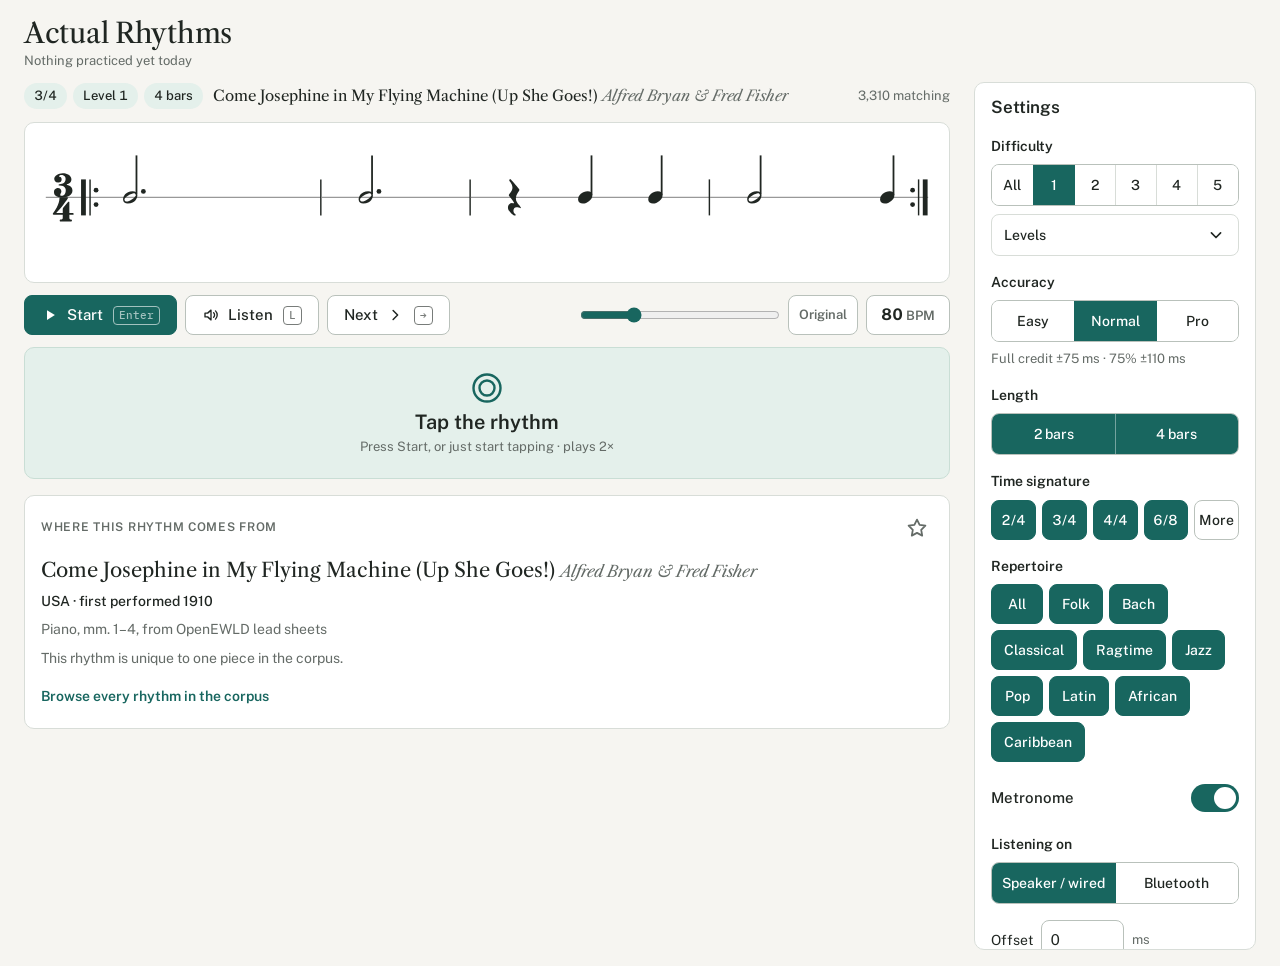
==== commit 52129f36: "Add a Caribbean rhythms genre with songs from PDMX - New Repertoire filter, Caribbean (the non-Hispa" ====
--- a/index.html
+++ b/index.html
@@ -4,9 +4,9 @@
 <meta charset="utf-8">
 <meta name="viewport" content="width=device-width, initial-scale=1, viewport-fit=cover">
 <title>Free rhythm sight-reading from real music | Actual Rhythms</title>
-<meta name="description" content="Free rhythm sight-reading practice built from real music: 100,710 rhythms from 12,409 pieces, Bach to Coltrane. Tap along and see every tap.">
+<meta name="description" content="Free rhythm sight-reading practice built from real music: 100,877 rhythms from 12,420 pieces, Bach to Coltrane. Tap along and see every tap.">
 <meta property="og:title" content="Actual Rhythms: rhythm sight-reading from real music">
-<meta property="og:description" content="Read and tap rhythms from 12,409 real pieces, Bach to Coltrane. Free, in your browser, no account.">
+<meta property="og:description" content="Read and tap rhythms from 12,420 real pieces, Bach to Coltrane. Free, in your browser, no account.">
 <link rel="canonical" href="https://actualrhythms.com/">
 <meta property="og:type" content="website">
 <meta property="og:site_name" content="Actual Rhythms">
@@ -283,7 +283,7 @@
 </div>
 
 <script src="vendor/vexflow.js"></script>
-<script src="data/rhythms.js?v=3d92e29f4b"></script>
+<script src="data/rhythms.js?v=0e33a8ef6b"></script>
 <script src="app.js?v=56"></script>
 </body>
 </html>
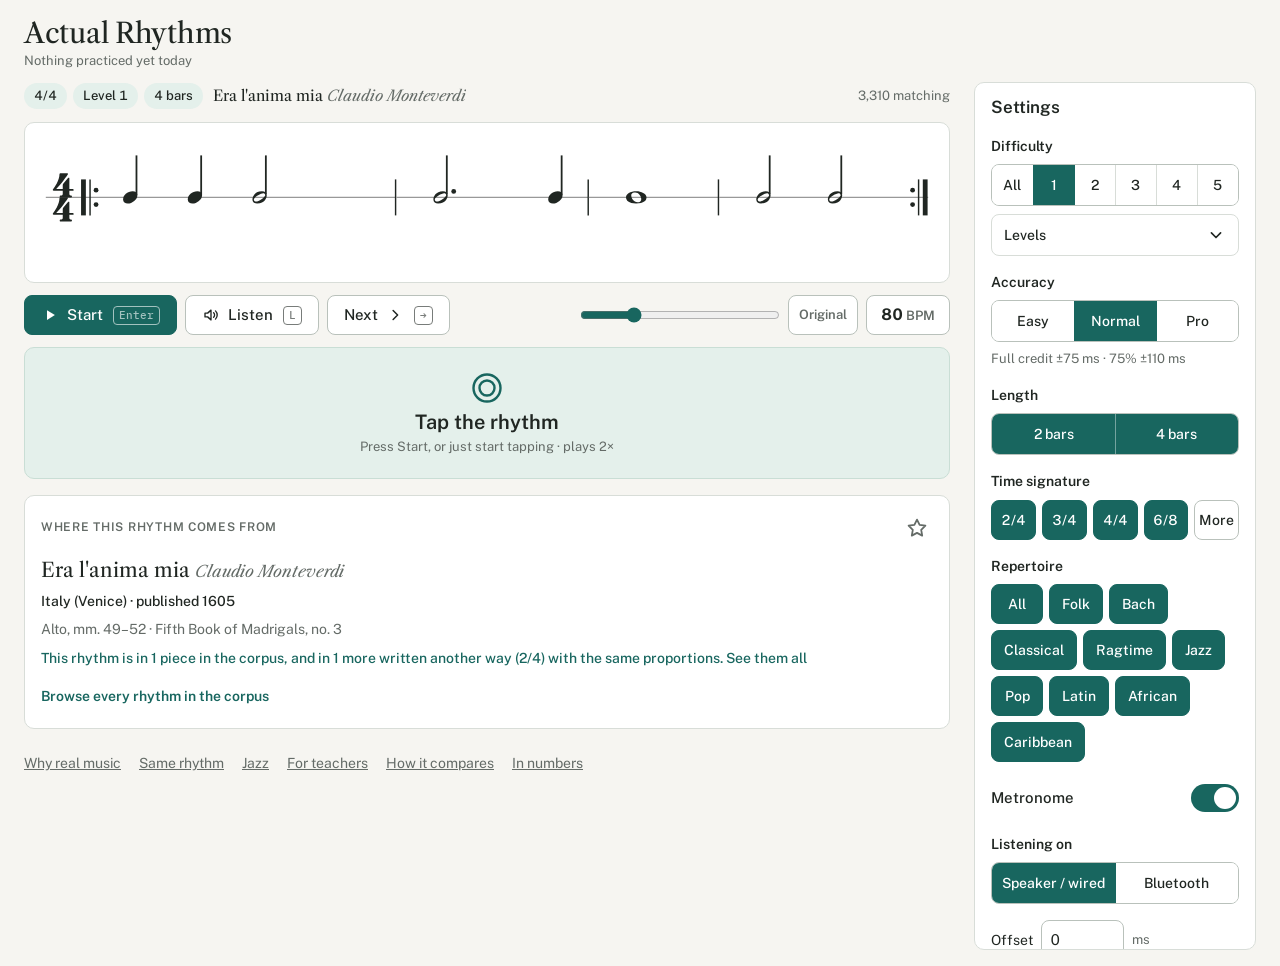
==== commit 0d923e5a: "Link the landing pages from the main page A row of links under the practice column to Why real music" ====
--- a/index.html
+++ b/index.html
@@ -39,7 +39,7 @@
   // touch devices (phones, iPads, including iPads with a keyboard or trackpad) get the locked, no-scroll page
   if (navigator.maxTouchPoints > 0 || 'ontouchstart' in window) document.documentElement.dataset.touch = '';
 </script>
-<link rel="stylesheet" href="styles.css?v=39">
+<link rel="stylesheet" href="styles.css?v=40">
 <script type="application/ld+json">
 {
  "@context": "https://schema.org",
@@ -149,6 +149,9 @@
       </section>
 
       <section class="outcome" id="outcome" aria-live="polite"></section>
+      <nav class="page-links" aria-label="More pages">
+        <a href="/why/">Why real music</a><a href="/same-rhythm/">Same rhythm</a><a href="/jazz/">Jazz</a><a href="/teachers/">For teachers</a><a href="/compare/">How it compares</a><a href="/numbers/">In numbers</a>
+      </nav>
     </main>
 
     <div class="scrim" id="scrim" hidden></div>
--- a/styles.css
+++ b/styles.css
@@ -77,6 +77,12 @@
 .brand { min-width: 0; display: flex; flex-direction: column; }
 .wordmark { font: 400 22px/1.15 var(--font-serif); letter-spacing: -0.01em; }
 .today { margin: 2px 0 0; color: var(--muted); font-size: 13px; }
+/* links to the landing pages, under the practice column */
+.page-links { display: flex; flex-wrap: wrap; gap: 6px 18px; padding: var(--s2) 0 var(--s4); font-size: 14px; }
+.page-links a { color: var(--muted); }
+.page-links a:hover { color: inherit; }
+/* a landscape phone has no height to spare: the links are in Settings, under About */
+html[data-layout="phone-landscape"] .page-links { display: none; }
 
 .workspace { display: grid; grid-template-columns: minmax(0, 1fr); gap: var(--s5); align-items: start; }
 .practice { display: flex; flex-direction: column; gap: var(--s4); min-width: 0; }
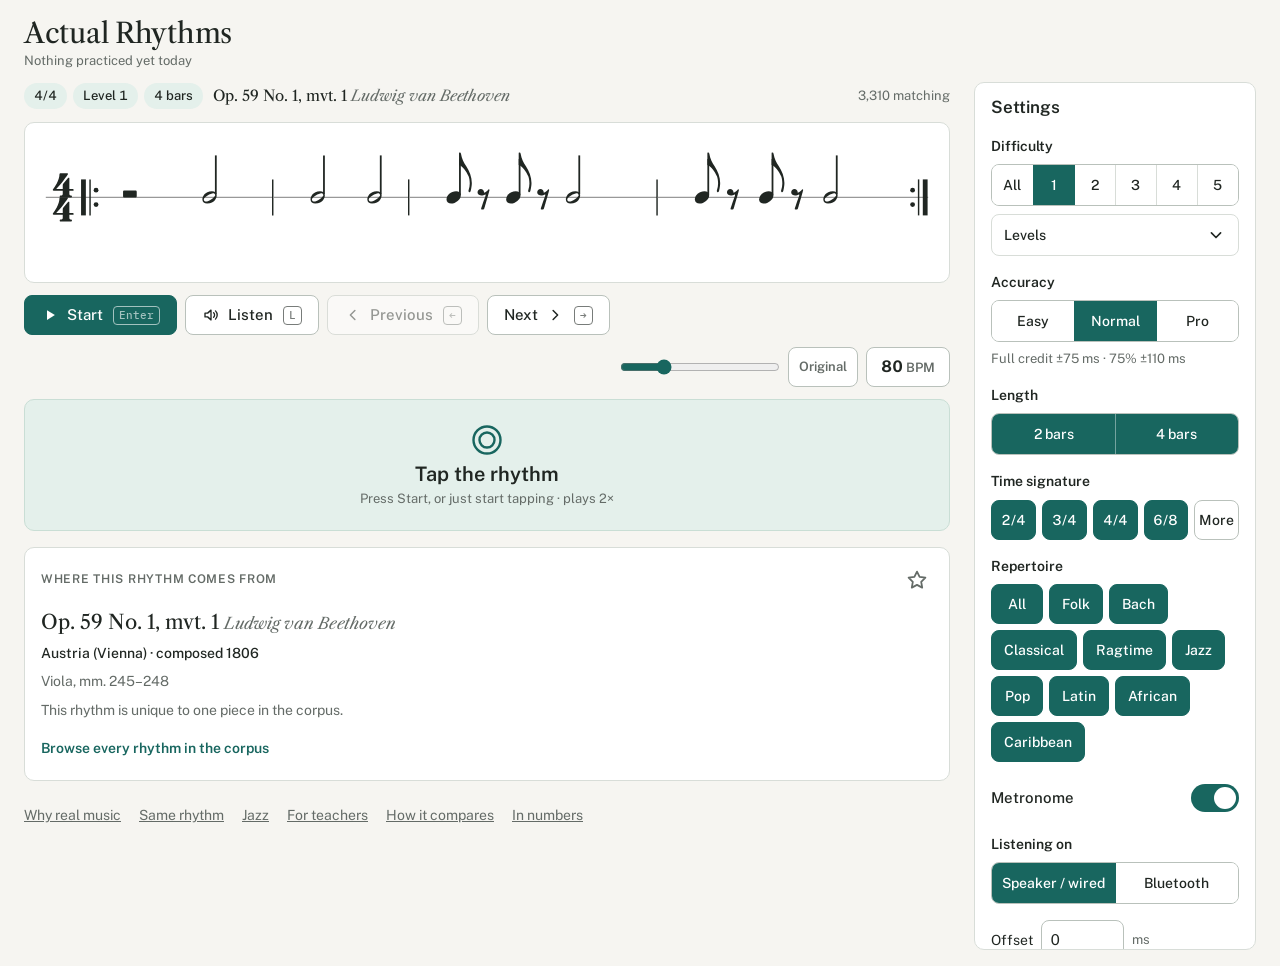
==== commit 69cced22: "Add a Previous button next to Next Goes back through the rhythms already shown (the same history as " ====
--- a/index.html
+++ b/index.html
@@ -39,7 +39,7 @@
   // touch devices (phones, iPads, including iPads with a keyboard or trackpad) get the locked, no-scroll page
   if (navigator.maxTouchPoints > 0 || 'ontouchstart' in window) document.documentElement.dataset.touch = '';
 </script>
-<link rel="stylesheet" href="styles.css?v=40">
+<link rel="stylesheet" href="styles.css?v=41">
 <script type="application/ld+json">
 {
  "@context": "https://schema.org",
@@ -87,6 +87,7 @@
     <symbol id="i-stop" viewBox="0 0 24 24"><rect x="6.5" y="6.5" width="11" height="11" rx="1.5" fill="currentColor"/></symbol>
     <symbol id="i-speaker" viewBox="0 0 24 24"><path d="M4 9.5h3.5L12 5.5v13l-4.5-4H4z" fill="none" stroke="currentColor" stroke-width="1.8" stroke-linejoin="round"/><path d="M15.5 9a4.2 4.2 0 0 1 0 6M18 6.5a7.8 7.8 0 0 1 0 11" fill="none" stroke="currentColor" stroke-width="1.8" stroke-linecap="round"/></symbol>
     <symbol id="i-next" viewBox="0 0 24 24"><path d="M9.5 6l6 6-6 6" fill="none" stroke="currentColor" stroke-width="2" stroke-linecap="round" stroke-linejoin="round"/></symbol>
+    <symbol id="i-prev" viewBox="0 0 24 24"><path d="M14.5 6l-6 6 6 6" fill="none" stroke="currentColor" stroke-width="2" stroke-linecap="round" stroke-linejoin="round"/></symbol>
     <symbol id="i-minus" viewBox="0 0 24 24"><path d="M6 12h12" stroke="currentColor" stroke-width="2" stroke-linecap="round"/></symbol>
     <symbol id="i-plus" viewBox="0 0 24 24"><path d="M6 12h12M12 6v12" stroke="currentColor" stroke-width="2" stroke-linecap="round"/></symbol>
     <symbol id="i-sliders" viewBox="0 0 24 24"><path d="M4 7h9M17 7h3M4 12h3M11 12h9M4 17h11M19 17h1" stroke="currentColor" stroke-width="1.8" stroke-linecap="round"/><circle cx="15" cy="7" r="2" fill="none" stroke="currentColor" stroke-width="1.8"/><circle cx="9" cy="12" r="2" fill="none" stroke="currentColor" stroke-width="1.8"/><circle cx="17" cy="17" r="2" fill="none" stroke="currentColor" stroke-width="1.8"/></symbol>
@@ -129,8 +130,9 @@
           <div class="controls">
             <div class="transport">
               <button class="btn btn-primary" id="btnPlay" type="button"></button>
-              <button class="btn" id="btnListen" type="button"></button>
-              <button class="btn" id="btnNext" type="button" title="Left arrow goes back to earlier rhythms"></button>
+              <button class="btn" id="btnListen" type="button" aria-label="Listen to this rhythm"></button>
+              <button class="btn" id="btnPrev" type="button" aria-label="Previous rhythm" title="The rhythm before this one"></button>
+              <button class="btn" id="btnNext" type="button" aria-label="Next rhythm" title="A new rhythm"></button>
             </div>
             <div class="tempo" id="tempoGroup" role="group" aria-label="Tempo">
               <input type="range" id="tempoSlider" class="tempo-slider" min="40" max="200" step="2" aria-label="Tempo, beats per minute" aria-describedby="tempoBeat">
@@ -287,6 +289,6 @@
 
 <script src="vendor/vexflow.js"></script>
 <script src="data/rhythms.js?v=0e33a8ef6b"></script>
-<script src="app.js?v=56"></script>
+<script src="app.js?v=57"></script>
 </body>
 </html>
--- a/styles.css
+++ b/styles.css
@@ -149,7 +149,7 @@
 .controls { display: flex; align-items: center; gap: var(--s3); flex-wrap: wrap; }
 .transport { display: flex; gap: var(--s2); flex-wrap: wrap; }
 .tempo { display: flex; align-items: center; gap: var(--s2); }
-.tempo-slider { width: 200px; height: var(--control-h); margin: 0; accent-color: var(--teal); cursor: pointer; touch-action: pan-x; }
+.tempo-slider { width: 160px; height: var(--control-h); margin: 0; accent-color: var(--teal); cursor: pointer; touch-action: pan-x; }
 .tempo-value {
   min-height: var(--control-h); min-width: 84px; padding: 0 var(--s3);
   border: 1px solid var(--border-strong); border-radius: var(--radius-sm); background: var(--surface);
@@ -343,6 +343,16 @@
 html[data-layout="phone"] .transport { flex-wrap: nowrap; }
 html[data-layout="phone"] .transport .btn { flex: 1 1 0; min-width: 0; padding: 0 var(--s2); }
 html[data-layout="phone"] .transport .btn-primary { flex-grow: 1.3; }
+/* four buttons on a phone: Previous shows only its arrow */
+html[data-layout="phone"] #btnPrev, html[data-layout="phone-landscape"] #btnPrev { flex: 0 0 44px; width: 44px; padding: 0; }
+html[data-layout="phone"] #btnPrev span, html[data-layout="phone-landscape"] #btnPrev span { display: none; }
+/* landscape phones and the narrowest phones: Listen shows only its speaker too */
+html[data-layout="phone-landscape"] #btnListen { flex: 0 0 44px; width: 44px; padding: 0; }
+html[data-layout="phone-landscape"] #btnListen span { display: none; }
+@media (max-width: 360px) {
+  html[data-layout="phone"] #btnListen { flex: 0 0 44px; padding: 0; }
+  html[data-layout="phone"] #btnListen span { display: none; }
+}
 html[data-layout="phone"] .pad { min-height: 120px; }
 html[data-layout="phone"] .settings {
   left: 0; right: 0; bottom: 0; top: auto;
@@ -372,7 +382,7 @@
 html[data-layout="phone-landscape"] .sheet { padding: 4px var(--s2); }
 html[data-layout="phone-landscape"] .controls { gap: var(--s2); flex-wrap: nowrap; }
 html[data-layout="phone-landscape"] .transport { flex-wrap: nowrap; }
-html[data-layout="phone-landscape"] .transport .btn { padding: 0 var(--s3); }
+html[data-layout="phone-landscape"] .transport .btn { padding: 0 10px; }
 html[data-layout="phone-landscape"] .tempo { margin-left: auto; padding-left: var(--s3); border-left: 1px solid var(--border); }
 html[data-layout="phone-landscape"] .tempo-beat { display: none; }
 html[data-layout="phone-landscape"] .pad {
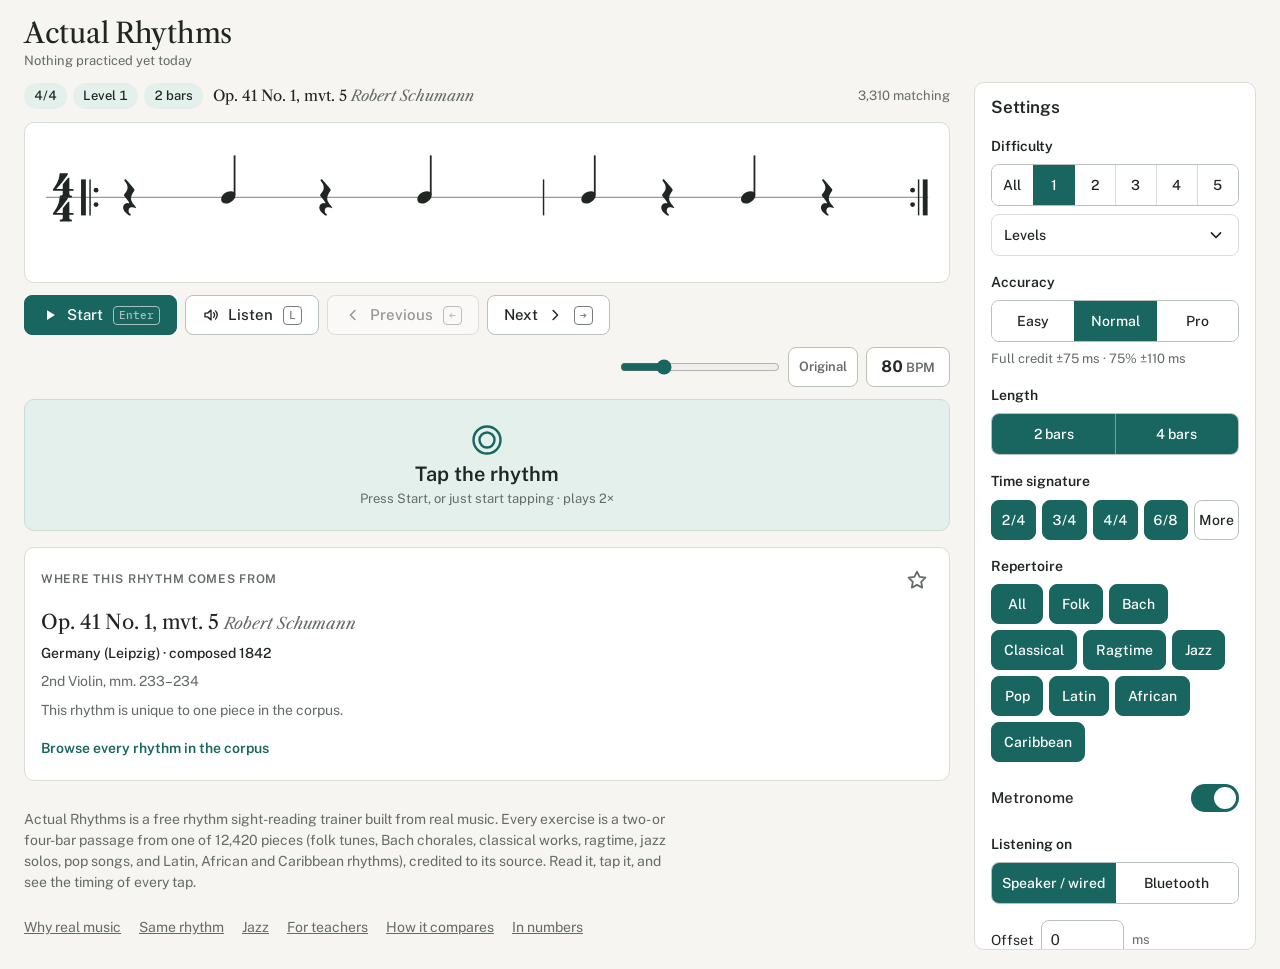
==== commit df912d3b: "SEO: structured data on the landing pages, crawlable text, IndexNow key - tools/seo.py: a WebPage an" ====
--- a/index.html
+++ b/index.html
@@ -39,7 +39,7 @@
   // touch devices (phones, iPads, including iPads with a keyboard or trackpad) get the locked, no-scroll page
   if (navigator.maxTouchPoints > 0 || 'ontouchstart' in window) document.documentElement.dataset.touch = '';
 </script>
-<link rel="stylesheet" href="styles.css?v=41">
+<link rel="stylesheet" href="styles.css?v=42">
 <script type="application/ld+json">
 {
  "@context": "https://schema.org",
@@ -151,6 +151,7 @@
       </section>
 
       <section class="outcome" id="outcome" aria-live="polite"></section>
+      <p class="page-about">Actual Rhythms is a free rhythm sight-reading trainer built from real music. Every exercise is a two- or four-bar passage from one of 12,420 pieces (folk tunes, Bach chorales, classical works, ragtime, jazz solos, pop songs, and Latin, African and Caribbean rhythms), credited to its source. Read it, tap it, and see the timing of every tap.</p>
       <nav class="page-links" aria-label="More pages">
         <a href="/why/">Why real music</a><a href="/same-rhythm/">Same rhythm</a><a href="/jazz/">Jazz</a><a href="/teachers/">For teachers</a><a href="/compare/">How it compares</a><a href="/numbers/">In numbers</a>
       </nav>
--- a/styles.css
+++ b/styles.css
@@ -78,11 +78,12 @@
 .wordmark { font: 400 22px/1.15 var(--font-serif); letter-spacing: -0.01em; }
 .today { margin: 2px 0 0; color: var(--muted); font-size: 13px; }
 /* links to the landing pages, under the practice column */
+.page-about { margin: var(--s3) 0 0; max-width: 72ch; font-size: 14px; line-height: 1.5; color: var(--muted); }
 .page-links { display: flex; flex-wrap: wrap; gap: 6px 18px; padding: var(--s2) 0 var(--s4); font-size: 14px; }
 .page-links a { color: var(--muted); }
 .page-links a:hover { color: inherit; }
 /* a landscape phone has no height to spare: the links are in Settings, under About */
-html[data-layout="phone-landscape"] .page-links { display: none; }
+html[data-layout="phone-landscape"] .page-links, html[data-layout^="phone"] .page-about { display: none; }
 
 .workspace { display: grid; grid-template-columns: minmax(0, 1fr); gap: var(--s5); align-items: start; }
 .practice { display: flex; flex-direction: column; gap: var(--s4); min-width: 0; }
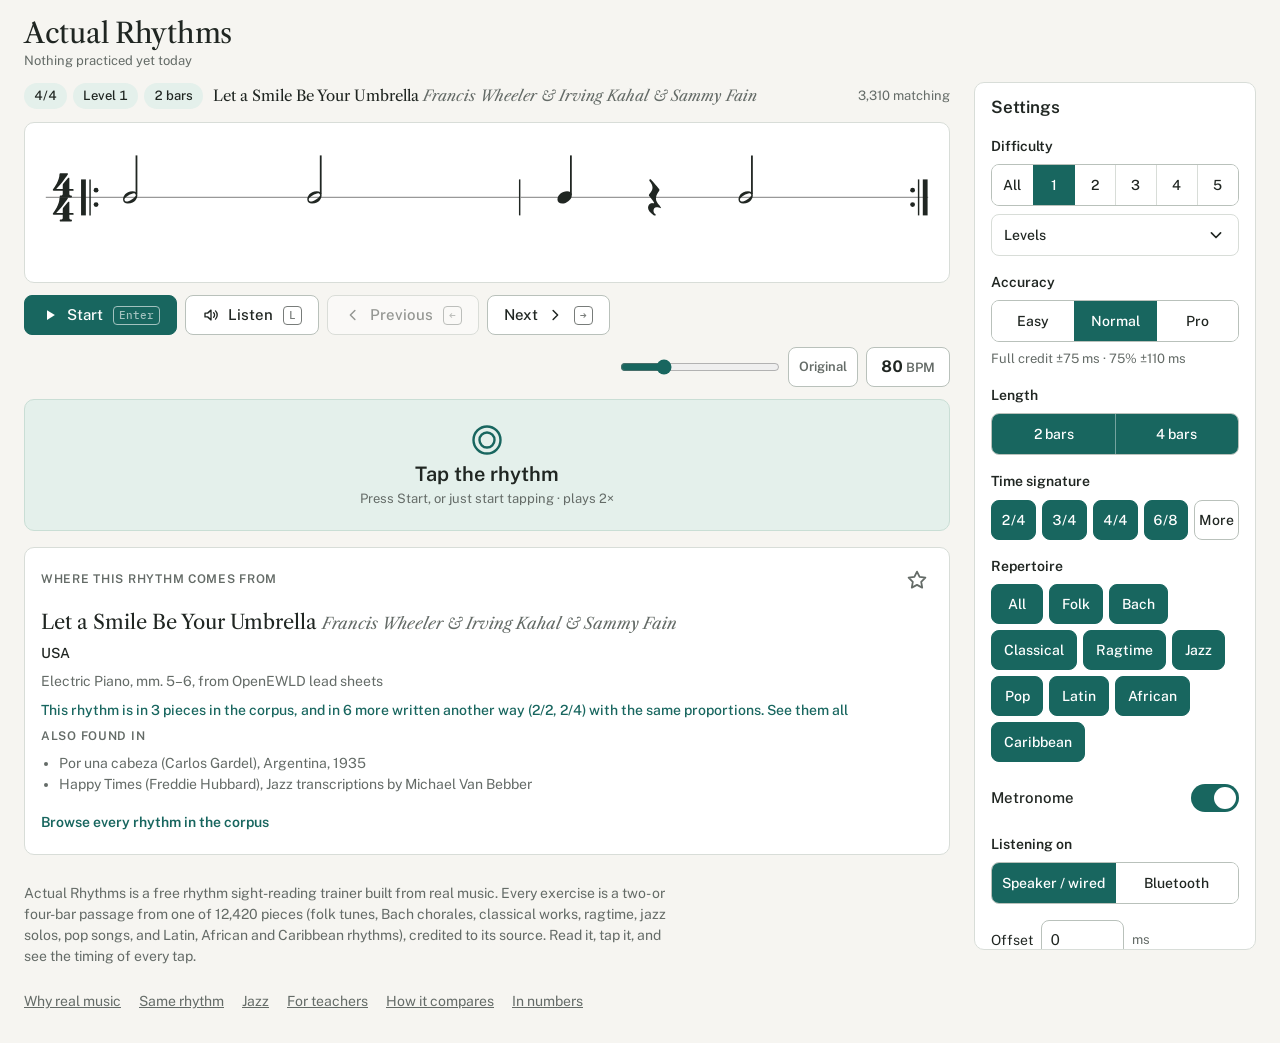
==== commit 94af2015: "Phones: page links at the foot of the result and source card On phones the links to the landing page" ====
--- a/index.html
+++ b/index.html
@@ -39,7 +39,7 @@
   // touch devices (phones, iPads, including iPads with a keyboard or trackpad) get the locked, no-scroll page
   if (navigator.maxTouchPoints > 0 || 'ontouchstart' in window) document.documentElement.dataset.touch = '';
 </script>
-<link rel="stylesheet" href="styles.css?v=42">
+<link rel="stylesheet" href="styles.css?v=43">
 <script type="application/ld+json">
 {
  "@context": "https://schema.org",
@@ -290,6 +290,6 @@
 
 <script src="vendor/vexflow.js"></script>
 <script src="data/rhythms.js?v=0e33a8ef6b"></script>
-<script src="app.js?v=57"></script>
+<script src="app.js?v=58"></script>
 </body>
 </html>
--- a/styles.css
+++ b/styles.css
@@ -83,7 +83,11 @@
 .page-links a { color: var(--muted); }
 .page-links a:hover { color: inherit; }
 /* a landscape phone has no height to spare: the links are in Settings, under About */
-html[data-layout="phone-landscape"] .page-links, html[data-layout^="phone"] .page-about { display: none; }
+/* phones: the links move to the foot of the result and source card (app.js), below what matters there */
+.card-links { display: none; }
+html[data-layout^="phone"] .page-links { display: none; }
+html[data-layout^="phone"] .card-links { display: flex; margin-top: var(--s4); padding: var(--s3) 0 0; border-top: 1px solid var(--border); }
+html[data-layout^="phone"] .page-about { display: none; }
 
 .workspace { display: grid; grid-template-columns: minmax(0, 1fr); gap: var(--s5); align-items: start; }
 .practice { display: flex; flex-direction: column; gap: var(--s4); min-width: 0; }
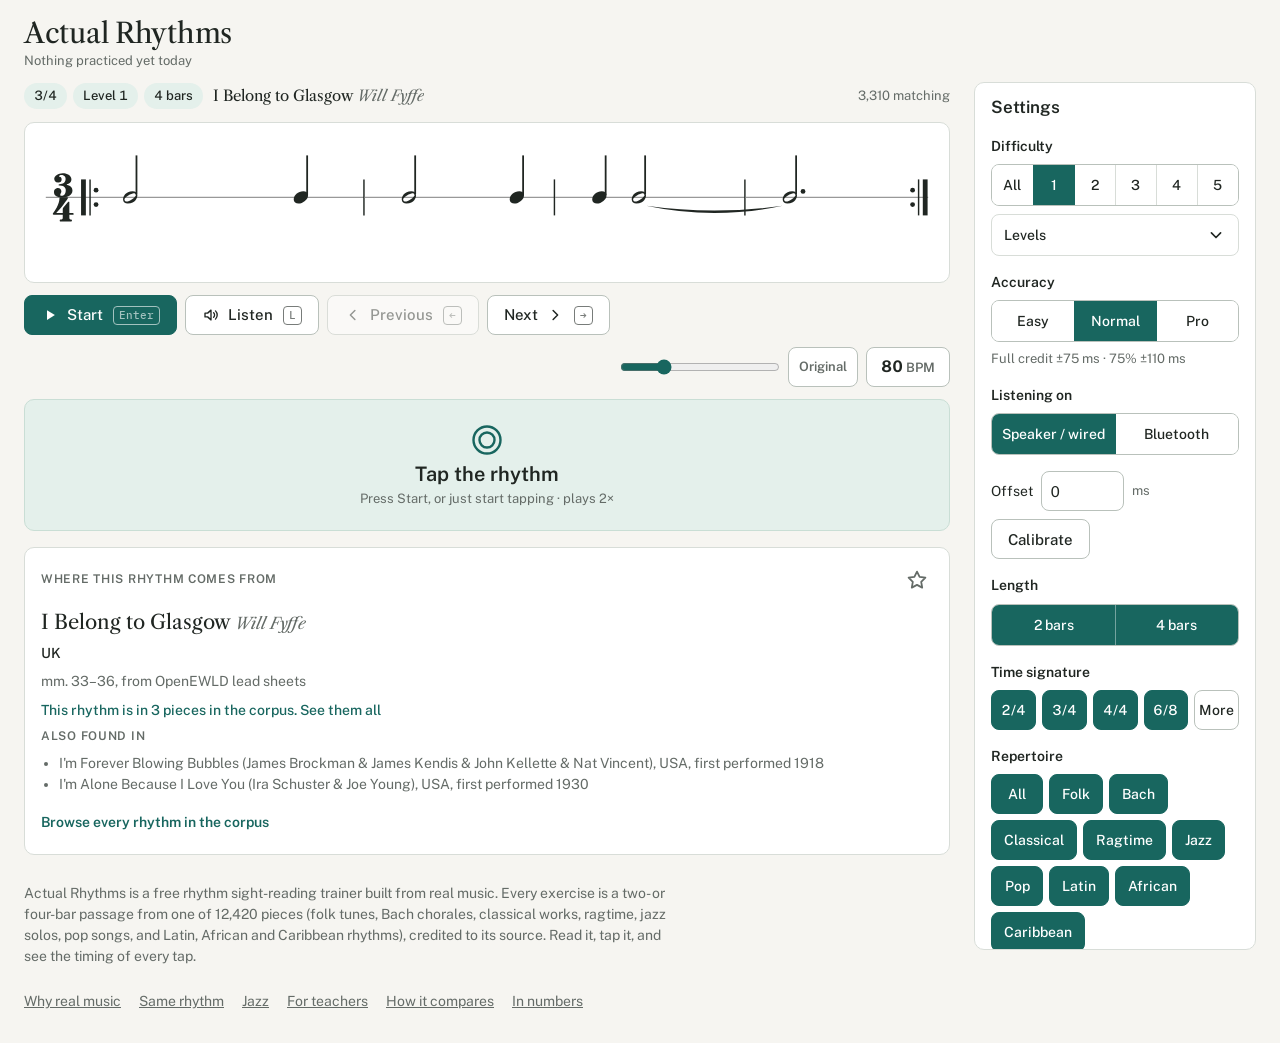
==== commit 23bc20f5: "Settings: move Listening on and Calibrate up, under Accuracy On laptops the Calibrate button sat at " ====
--- a/index.html
+++ b/index.html
@@ -180,23 +180,6 @@
           <p class="help" id="accuracyHelp"></p>
         </fieldset>
         <fieldset>
-          <legend>Length</legend>
-          <div class="seg" id="lengths"></div>
-        </fieldset>
-        <fieldset>
-          <legend>Time signature</legend>
-          <div class="pills" id="meters"></div>
-          <div class="pills" id="metersMore" hidden></div>
-        </fieldset>
-        <fieldset>
-          <legend>Repertoire</legend>
-          <div class="pills" id="genres"></div>
-        </fieldset>
-        <div class="switch-row">
-          <span id="metroLabel">Metronome</span>
-          <button class="switch" id="metro" type="button" role="switch" aria-labelledby="metroLabel"></button>
-        </div>
-        <fieldset>
           <legend>Listening on</legend>
           <div class="seg" id="outputs"></div>
           <p class="help" id="outputAuto" aria-live="polite"></p>
@@ -212,6 +195,23 @@
             <p class="calib-warn" id="calibWarn"></p>
           </div>
         </fieldset>
+        <fieldset>
+          <legend>Length</legend>
+          <div class="seg" id="lengths"></div>
+        </fieldset>
+        <fieldset>
+          <legend>Time signature</legend>
+          <div class="pills" id="meters"></div>
+          <div class="pills" id="metersMore" hidden></div>
+        </fieldset>
+        <fieldset>
+          <legend>Repertoire</legend>
+          <div class="pills" id="genres"></div>
+        </fieldset>
+        <div class="switch-row">
+          <span id="metroLabel">Metronome</span>
+          <button class="switch" id="metro" type="button" role="switch" aria-labelledby="metroLabel"></button>
+        </div>
         <details class="disclosure" id="advanced">
           <summary>More<svg class="icon chev" aria-hidden="true"><use href="#i-chevron"/></svg></summary>
           <div class="advanced-body">
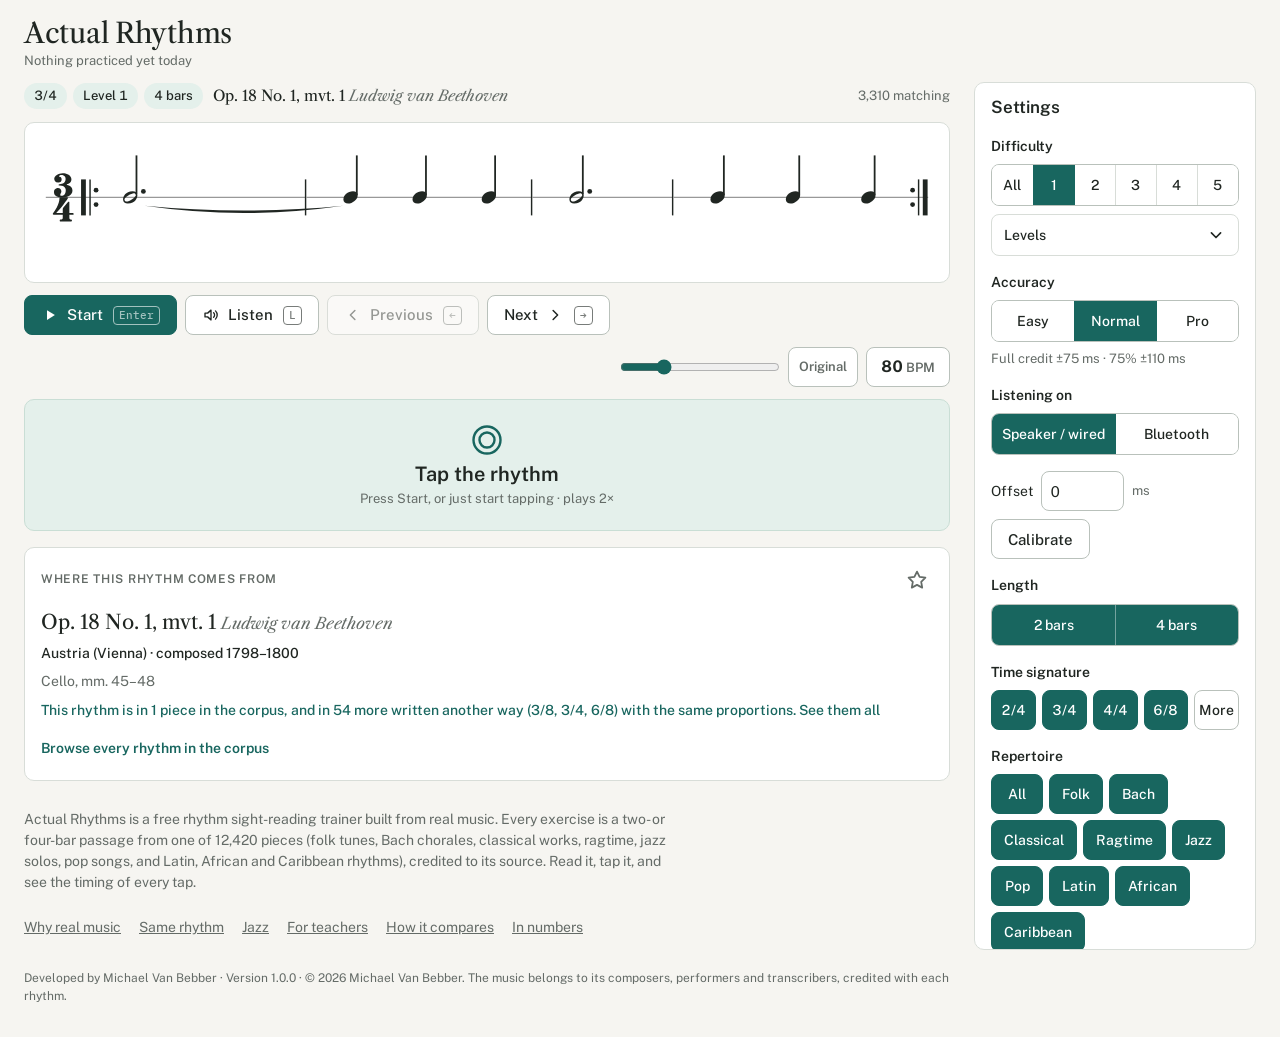
==== commit 163db569: "Credit line on every page: developer, version 1.0.0 and copyright "Developed by Michael Van Bebber ·" ====
--- a/index.html
+++ b/index.html
@@ -39,7 +39,7 @@
   // touch devices (phones, iPads, including iPads with a keyboard or trackpad) get the locked, no-scroll page
   if (navigator.maxTouchPoints > 0 || 'ontouchstart' in window) document.documentElement.dataset.touch = '';
 </script>
-<link rel="stylesheet" href="styles.css?v=43">
+<link rel="stylesheet" href="styles.css?v=44">
 <script type="application/ld+json">
 {
  "@context": "https://schema.org",
@@ -155,6 +155,7 @@
       <nav class="page-links" aria-label="More pages">
         <a href="/why/">Why real music</a><a href="/same-rhythm/">Same rhythm</a><a href="/jazz/">Jazz</a><a href="/teachers/">For teachers</a><a href="/compare/">How it compares</a><a href="/numbers/">In numbers</a>
       </nav>
+      <p class="made-by">Developed by Michael Van Bebber · Version 1.0.0 · © 2026 Michael Van Bebber. The music belongs to its composers, performers and transcribers, credited with each rhythm.</p>
     </main>
 
     <div class="scrim" id="scrim" hidden></div>
@@ -290,6 +291,6 @@
 
 <script src="vendor/vexflow.js"></script>
 <script src="data/rhythms.js?v=0e33a8ef6b"></script>
-<script src="app.js?v=58"></script>
+<script src="app.js?v=59"></script>
 </body>
 </html>
--- a/styles.css
+++ b/styles.css
@@ -88,6 +88,11 @@
 html[data-layout^="phone"] .page-links { display: none; }
 html[data-layout^="phone"] .card-links { display: flex; margin-top: var(--s4); padding: var(--s3) 0 0; border-top: 1px solid var(--border); }
 html[data-layout^="phone"] .page-about { display: none; }
+/* the credit line (written by tools/seo.py): under the page links, and on phones at the foot of the card */
+.made-by { margin: 0 0 var(--s4); font-size: 12px; line-height: 1.5; color: var(--muted); }
+.card-made-by { display: none; }
+html[data-layout^="phone"] .made-by { display: none; }
+html[data-layout^="phone"] .card-made-by { display: block; margin: var(--s2) 0 0; }
 
 .workspace { display: grid; grid-template-columns: minmax(0, 1fr); gap: var(--s5); align-items: start; }
 .practice { display: flex; flex-direction: column; gap: var(--s4); min-width: 0; }
